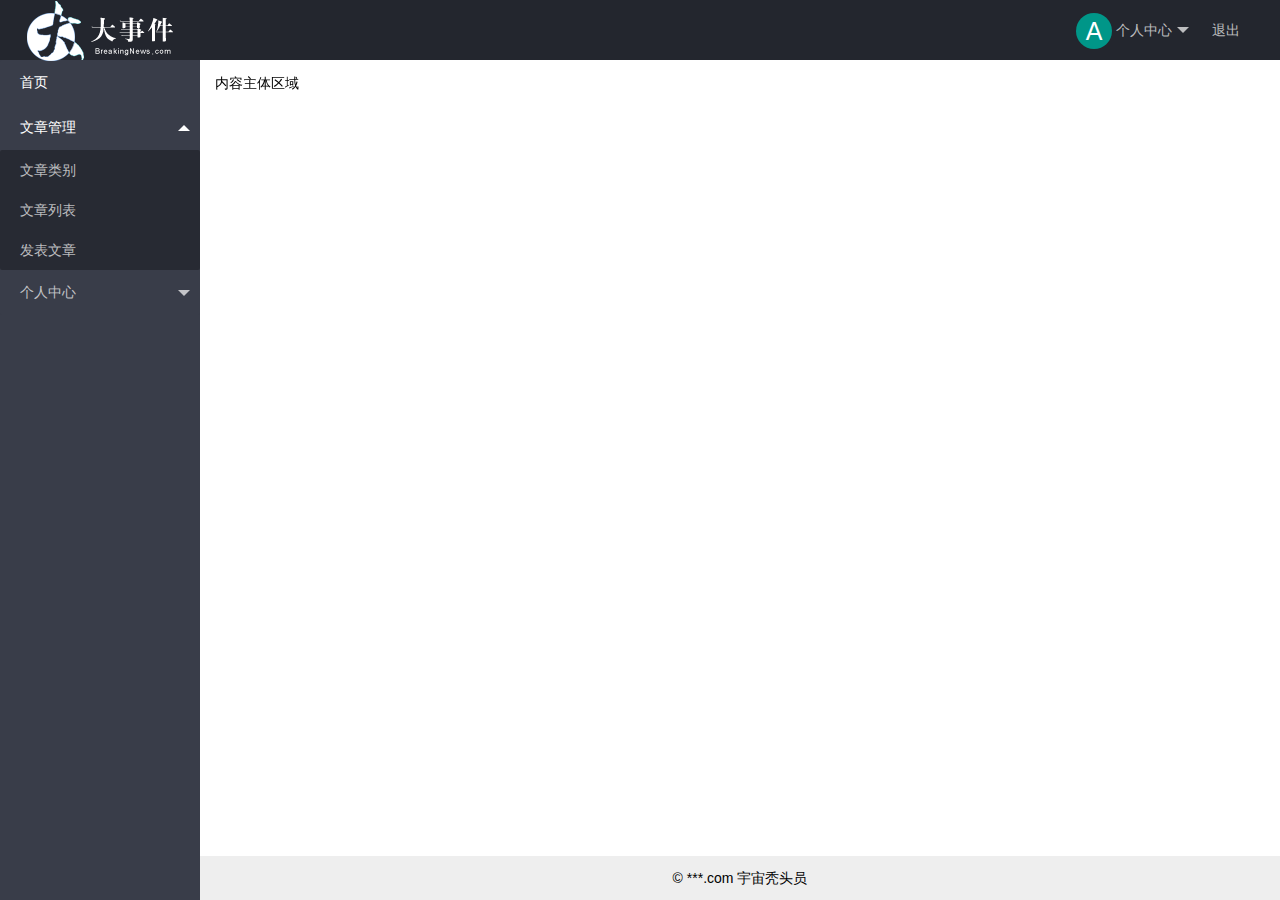
==== index.html @ 72a6a8b1 "a little bit of main page feature done" ====
<!DOCTYPE html>
<html>
<head>
  <meta charset="utf-8">
  <meta name="viewport" content="width=device-width, initial-scale=1, maximum-scale=1">
  <title>layout 后台大布局 - Layui</title>
  <link rel="stylesheet" href="./assets/lib/layui/css/layui.css">
  <link rel="stylesheet" href="./assets/css/index.css">
</head>
<body class="layui-layout-body">
<div class="layui-layout layui-layout-admin">
  <div class="layui-header">
    <div class="layui-logo">
        <img src="./assets/images/logo.png" alt="">
    </div>
    </ul>
    <ul class="layui-nav layui-layout-right">
      <li class="layui-nav-item">
        <a href="javascript:;">
            <span class="nav-avatar">A</span>
            <img src="http://t.cn/RCzsdCq" class="layui-nav-img hidden">
            个人中心
        </a>
        <dl class="layui-nav-child">
          <dd><a href="">基本资料</a></dd>
          <dd><a href="">更换头像</a></dd>
          <dd><a href="">重置密码</a></dd>
        </dl>
      </li>
      <li class="layui-nav-item"><a href="">退出</a></li>
    </ul>
  </div>
  
  <div class="layui-side layui-bg-black">
    <div class="layui-side-scroll">
      <!-- 左侧导航区域（可配合layui已有的垂直导航） -->
      <ul class="layui-nav layui-nav-tree"  lay-filter="test">
        <li class="layui-nav-item layui-nav-itemed">
            <a class="" href="javascript:;">首页</a>
        </li>
        <li class="layui-nav-item layui-nav-itemed">
          <a class="" href="javascript:;">文章管理</a>
          <dl class="layui-nav-child">
            <dd><a href="javascript:;">文章类别</a></dd>
            <dd><a href="javascript:;">文章列表</a></dd>
            <dd><a href="javascript:;">发表文章</a></dd>
          </dl>
        </li>
        <li class="layui-nav-item">
          <a href="javascript:;">个人中心</a>
          <dl class="layui-nav-child">
            <dd><a href="javascript:;">基本资料</a></dd>
            <dd><a href="javascript:;">更换头像</a></dd>
            <dd><a href="javascript:;">重置密码</a></dd>
          </dl>
        </li>
      </ul>
    </div>
  </div>
  
  <div class="layui-body">
    <!-- 内容主体区域 -->
    <div style="padding: 15px;">内容主体区域</div>
  </div>
  
  <div class="layui-footer">
    <!-- 底部固定区域 -->
    © ***.com 宇宙秃头员
  </div>
</div>
<script src="./assets/lib/layui/layui.js"></script>
<script>
//JavaScript代码区域
layui.use('element', function(){
  var element = layui.element;
  
});
</script>
</body>
</html>
---- assets/lib/layui/css/layui.css ----
/** layui-v2.5.6 MIT License By https://www.layui.com */
 .layui-inline,img{display:inline-block;vertical-align:middle}h1,h2,h3,h4,h5,h6{font-weight:400}.layui-edge,.layui-header,.layui-inline,.layui-main{position:relative}.layui-body,.layui-edge,.layui-elip{overflow:hidden}.layui-btn,.layui-edge,.layui-inline,img{vertical-align:middle}.layui-btn,.layui-disabled,.layui-icon,.layui-unselect{-moz-user-select:none;-webkit-user-select:none;-ms-user-select:none}.layui-elip,.layui-form-checkbox span,.layui-form-pane .layui-form-label{text-overflow:ellipsis;white-space:nowrap}.layui-breadcrumb,.layui-tree-btnGroup{visibility:hidden}blockquote,body,button,dd,div,dl,dt,form,h1,h2,h3,h4,h5,h6,input,li,ol,p,pre,td,textarea,th,ul{margin:0;padding:0;-webkit-tap-highlight-color:rgba(0,0,0,0)}a:active,a:hover{outline:0}img{border:none}li{list-style:none}table{border-collapse:collapse;border-spacing:0}h4,h5,h6{font-size:100%}button,input,optgroup,option,select,textarea{font-family:inherit;font-size:inherit;font-style:inherit;font-weight:inherit;outline:0}pre{white-space:pre-wrap;white-space:-moz-pre-wrap;white-space:-pre-wrap;white-space:-o-pre-wrap;word-wrap:break-word}body{line-height:24px;font:14px Helvetica Neue,Helvetica,PingFang SC,Tahoma,Arial,sans-serif}hr{height:1px;margin:10px 0;border:0;clear:both}a{color:#333;text-decoration:none}a:hover{color:#777}a cite{font-style:normal;*cursor:pointer}.layui-border-box,.layui-border-box *{box-sizing:border-box}.layui-box,.layui-box *{box-sizing:content-box}.layui-clear{clear:both;*zoom:1}.layui-clear:after{content:'\20';clear:both;*zoom:1;display:block;height:0}.layui-inline{*display:inline;*zoom:1}.layui-edge{display:inline-block;width:0;height:0;border-width:6px;border-style:dashed;border-color:transparent}.layui-edge-top{top:-4px;border-bottom-color:#999;border-bottom-style:solid}.layui-edge-right{border-left-color:#999;border-left-style:solid}.layui-edge-bottom{top:2px;border-top-color:#999;border-top-style:solid}.layui-edge-left{border-right-color:#999;border-right-style:solid}.layui-disabled,.layui-disabled:hover{color:#d2d2d2!important;cursor:not-allowed!important}.layui-circle{border-radius:100%}.layui-show{display:block!important}.layui-hide{display:none!important}@font-face{font-family:layui-icon;src:url(../font/iconfont.eot?v=256);src:url(../font/iconfont.eot?v=256#iefix) format('embedded-opentype'),url(../font/iconfont.woff2?v=256) format('woff2'),url(../font/iconfont.woff?v=256) format('woff'),url(../font/iconfont.ttf?v=256) format('truetype'),url(../font/iconfont.svg?v=256#layui-icon) format('svg')}.layui-icon{font-family:layui-icon!important;font-size:16px;font-style:normal;-webkit-font-smoothing:antialiased;-moz-osx-font-smoothing:grayscale}.layui-icon-reply-fill:before{content:"\e611"}.layui-icon-set-fill:before{content:"\e614"}.layui-icon-menu-fill:before{content:"\e60f"}.layui-icon-search:before{content:"\e615"}.layui-icon-share:before{content:"\e641"}.layui-icon-set-sm:before{content:"\e620"}.layui-icon-engine:before{content:"\e628"}.layui-icon-close:before{content:"\1006"}.layui-icon-close-fill:before{content:"\1007"}.layui-icon-chart-screen:before{content:"\e629"}.layui-icon-star:before{content:"\e600"}.layui-icon-circle-dot:before{content:"\e617"}.layui-icon-chat:before{content:"\e606"}.layui-icon-release:before{content:"\e609"}.layui-icon-list:before{content:"\e60a"}.layui-icon-chart:before{content:"\e62c"}.layui-icon-ok-circle:before{content:"\1005"}.layui-icon-layim-theme:before{content:"\e61b"}.layui-icon-table:before{content:"\e62d"}.layui-icon-right:before{content:"\e602"}.layui-icon-left:before{content:"\e603"}.layui-icon-cart-simple:before{content:"\e698"}.layui-icon-face-cry:before{content:"\e69c"}.layui-icon-face-smile:before{content:"\e6af"}.layui-icon-survey:before{content:"\e6b2"}.layui-icon-tree:before{content:"\e62e"}.layui-icon-ie:before{content:"\e7bb"}.layui-icon-upload-circle:before{content:"\e62f"}.layui-icon-add-circle:before{content:"\e61f"}.layui-icon-download-circle:before{content:"\e601"}.layui-icon-templeate-1:before{content:"\e630"}.layui-icon-util:before{content:"\e631"}.layui-icon-face-surprised:before{content:"\e664"}.layui-icon-edit:before{content:"\e642"}.layui-icon-speaker:before{content:"\e645"}.layui-icon-down:before{content:"\e61a"}.layui-icon-file:before{content:"\e621"}.layui-icon-layouts:before{content:"\e632"}.layui-icon-rate-half:before{content:"\e6c9"}.layui-icon-add-circle-fine:before{content:"\e608"}.layui-icon-prev-circle:before{content:"\e633"}.layui-icon-read:before{content:"\e705"}.layui-icon-404:before{content:"\e61c"}.layui-icon-carousel:before{content:"\e634"}.layui-icon-help:before{content:"\e607"}.layui-icon-code-circle:before{content:"\e635"}.layui-icon-windows:before{content:"\e67f"}.layui-icon-water:before{content:"\e636"}.layui-icon-username:before{content:"\e66f"}.layui-icon-find-fill:before{content:"\e670"}.layui-icon-about:before{content:"\e60b"}.layui-icon-location:before{content:"\e715"}.layui-icon-up:before{content:"\e619"}.layui-icon-pause:before{content:"\e651"}.layui-icon-date:before{content:"\e637"}.layui-icon-layim-uploadfile:before{content:"\e61d"}.layui-icon-delete:before{content:"\e640"}.layui-icon-play:before{content:"\e652"}.layui-icon-top:before{content:"\e604"}.layui-icon-firefox:before{content:"\e686"}.layui-icon-friends:before{content:"\e612"}.layui-icon-refresh-3:before{content:"\e9aa"}.layui-icon-ok:before{content:"\e605"}.layui-icon-layer:before{content:"\e638"}.layui-icon-face-smile-fine:before{content:"\e60c"}.layui-icon-dollar:before{content:"\e659"}.layui-icon-group:before{content:"\e613"}.layui-icon-layim-download:before{content:"\e61e"}.layui-icon-picture-fine:before{content:"\e60d"}.layui-icon-link:before{content:"\e64c"}.layui-icon-diamond:before{content:"\e735"}.layui-icon-log:before{content:"\e60e"}.layui-icon-key:before{content:"\e683"}.layui-icon-rate-solid:before{content:"\e67a"}.layui-icon-fonts-del:before{content:"\e64f"}.layui-icon-unlink:before{content:"\e64d"}.layui-icon-fonts-clear:before{content:"\e639"}.layui-icon-triangle-r:before{content:"\e623"}.layui-icon-circle:before{content:"\e63f"}.layui-icon-radio:before{content:"\e643"}.layui-icon-align-center:before{content:"\e647"}.layui-icon-align-right:before{content:"\e648"}.layui-icon-align-left:before{content:"\e649"}.layui-icon-loading-1:before{content:"\e63e"}.layui-icon-return:before{content:"\e65c"}.layui-icon-fonts-strong:before{content:"\e62b"}.layui-icon-upload:before{content:"\e67c"}.layui-icon-dialogue:before{content:"\e63a"}.layui-icon-video:before{content:"\e6ed"}.layui-icon-headset:before{content:"\e6fc"}.layui-icon-cellphone-fine:before{content:"\e63b"}.layui-icon-add-1:before{content:"\e654"}.layui-icon-face-smile-b:before{content:"\e650"}.layui-icon-fonts-html:before{content:"\e64b"}.layui-icon-screen-full:before{content:"\e622"}.layui-icon-form:before{content:"\e63c"}.layui-icon-cart:before{content:"\e657"}.layui-icon-camera-fill:before{content:"\e65d"}.layui-icon-tabs:before{content:"\e62a"}.layui-icon-heart-fill:before{content:"\e68f"}.layui-icon-fonts-code:before{content:"\e64e"}.layui-icon-ios:before{content:"\e680"}.layui-icon-at:before{content:"\e687"}.layui-icon-fire:before{content:"\e756"}.layui-icon-set:before{content:"\e716"}.layui-icon-fonts-u:before{content:"\e646"}.layui-icon-triangle-d:before{content:"\e625"}.layui-icon-tips:before{content:"\e702"}.layui-icon-picture:before{content:"\e64a"}.layui-icon-more-vertical:before{content:"\e671"}.layui-icon-bluetooth:before{content:"\e689"}.layui-icon-flag:before{content:"\e66c"}.layui-icon-loading:before{content:"\e63d"}.layui-icon-fonts-i:before{content:"\e644"}.layui-icon-refresh-1:before{content:"\e666"}.layui-icon-rmb:before{content:"\e65e"}.layui-icon-addition:before{content:"\e624"}.layui-icon-home:before{content:"\e68e"}.layui-icon-time:before{content:"\e68d"}.layui-icon-user:before{content:"\e770"}.layui-icon-notice:before{content:"\e667"}.layui-icon-chrome:before{content:"\e68a"}.layui-icon-edge:before{content:"\e68b"}.layui-icon-login-weibo:before{content:"\e675"}.layui-icon-voice:before{content:"\e688"}.layui-icon-upload-drag:before{content:"\e681"}.layui-icon-login-qq:before{content:"\e676"}.layui-icon-snowflake:before{content:"\e6b1"}.layui-icon-heart:before{content:"\e68c"}.layui-icon-logout:before{content:"\e682"}.layui-icon-file-b:before{content:"\e655"}.layui-icon-template:before{content:"\e663"}.layui-icon-transfer:before{content:"\e691"}.layui-icon-auz:before{content:"\e672"}.layui-icon-console:before{content:"\e665"}.layui-icon-app:before{content:"\e653"}.layui-icon-prev:before{content:"\e65a"}.layui-icon-website:before{content:"\e7ae"}.layui-icon-next:before{content:"\e65b"}.layui-icon-component:before{content:"\e857"}.layui-icon-android:before{content:"\e684"}.layui-icon-more:before{content:"\e65f"}.layui-icon-login-wechat:before{content:"\e677"}.layui-icon-shrink-right:before{content:"\e668"}.layui-icon-spread-left:before{content:"\e66b"}.layui-icon-camera:before{content:"\e660"}.layui-icon-note:before{content:"\e66e"}.layui-icon-refresh:before{content:"\e669"}.layui-icon-female:before{content:"\e661"}.layui-icon-male:before{content:"\e662"}.layui-icon-screen-restore:before{content:"\e758"}.layui-icon-password:before{content:"\e673"}.layui-icon-senior:before{content:"\e674"}.layui-icon-theme:before{content:"\e66a"}.layui-icon-tread:before{content:"\e6c5"}.layui-icon-praise:before{content:"\e6c6"}.layui-icon-star-fill:before{content:"\e658"}.layui-icon-rate:before{content:"\e67b"}.layui-icon-template-1:before{content:"\e656"}.layui-icon-vercode:before{content:"\e679"}.layui-icon-service:before{content:"\e626"}.layui-icon-cellphone:before{content:"\e678"}.layui-icon-print:before{content:"\e66d"}.layui-icon-cols:before{content:"\e610"}.layui-icon-wifi:before{content:"\e7e0"}.layui-icon-export:before{content:"\e67d"}.layui-icon-rss:before{content:"\e808"}.layui-icon-slider:before{content:"\e714"}.layui-icon-email:before{content:"\e618"}.layui-icon-subtraction:before{content:"\e67e"}.layui-icon-mike:before{content:"\e6dc"}.layui-icon-light:before{content:"\e748"}.layui-icon-gift:before{content:"\e627"}.layui-icon-mute:before{content:"\e685"}.layui-icon-reduce-circle:before{content:"\e616"}.layui-icon-music:before{content:"\e690"}.layui-main{width:1140px;margin:0 auto}.layui-header{z-index:1000;height:60px}.layui-header a:hover{transition:all .5s;-webkit-transition:all .5s}.layui-side{position:fixed;left:0;top:0;bottom:0;z-index:999;width:200px;overflow-x:hidden}.layui-side-scroll{position:relative;width:220px;height:100%;overflow-x:hidden}.layui-body{position:absolute;left:200px;right:0;top:0;bottom:0;z-index:998;width:auto;overflow-y:auto;box-sizing:border-box}.layui-layout-body{overflow:hidden}.layui-layout-admin .layui-header{background-color:#23262E}.layui-layout-admin .layui-side{top:60px;width:200px;overflow-x:hidden}.layui-layout-admin .layui-body{position:fixed;top:60px;bottom:44px}.layui-layout-admin .layui-main{width:auto;margin:0 15px}.layui-layout-admin .layui-footer{position:fixed;left:200px;right:0;bottom:0;height:44px;line-height:44px;padding:0 15px;background-color:#eee}.layui-layout-admin .layui-logo{position:absolute;left:0;top:0;width:200px;height:100%;line-height:60px;text-align:center;color:#009688;font-size:16px}.layui-layout-admin .layui-header .layui-nav{background:0 0}.layui-layout-left{position:absolute!important;left:200px;top:0}.layui-layout-right{position:absolute!important;right:0;top:0}.layui-container{position:relative;margin:0 auto;padding:0 15px;box-sizing:border-box}.layui-fluid{position:relative;margin:0 auto;padding:0 15px}.layui-row:after,.layui-row:before{content:'';display:block;clear:both}.layui-col-lg1,.layui-col-lg10,.layui-col-lg11,.layui-col-lg12,.layui-col-lg2,.layui-col-lg3,.layui-col-lg4,.layui-col-lg5,.layui-col-lg6,.layui-col-lg7,.layui-col-lg8,.layui-col-lg9,.layui-col-md1,.layui-col-md10,.layui-col-md11,.layui-col-md12,.layui-col-md2,.layui-col-md3,.layui-col-md4,.layui-col-md5,.layui-col-md6,.layui-col-md7,.layui-col-md8,.layui-col-md9,.layui-col-sm1,.layui-col-sm10,.layui-col-sm11,.layui-col-sm12,.layui-col-sm2,.layui-col-sm3,.layui-col-sm4,.layui-col-sm5,.layui-col-sm6,.layui-col-sm7,.layui-col-sm8,.layui-col-sm9,.layui-col-xs1,.layui-col-xs10,.layui-col-xs11,.layui-col-xs12,.layui-col-xs2,.layui-col-xs3,.layui-col-xs4,.layui-col-xs5,.layui-col-xs6,.layui-col-xs7,.layui-col-xs8,.layui-col-xs9{position:relative;display:block;box-sizing:border-box}.layui-col-xs1,.layui-col-xs10,.layui-col-xs11,.layui-col-xs12,.layui-col-xs2,.layui-col-xs3,.layui-col-xs4,.layui-col-xs5,.layui-col-xs6,.layui-col-xs7,.layui-col-xs8,.layui-col-xs9{float:left}.layui-col-xs1{width:8.33333333%}.layui-col-xs2{width:16.66666667%}.layui-col-xs3{width:25%}.layui-col-xs4{width:33.33333333%}.layui-col-xs5{width:41.66666667%}.layui-col-xs6{width:50%}.layui-col-xs7{width:58.33333333%}.layui-col-xs8{width:66.66666667%}.layui-col-xs9{width:75%}.layui-col-xs10{width:83.33333333%}.layui-col-xs11{width:91.66666667%}.layui-col-xs12{width:100%}.layui-col-xs-offset1{margin-left:8.33333333%}.layui-col-xs-offset2{margin-left:16.66666667%}.layui-col-xs-offset3{margin-left:25%}.layui-col-xs-offset4{margin-left:33.33333333%}.layui-col-xs-offset5{margin-left:41.66666667%}.layui-col-xs-offset6{margin-left:50%}.layui-col-xs-offset7{margin-left:58.33333333%}.layui-col-xs-offset8{margin-left:66.66666667%}.layui-col-xs-offset9{margin-left:75%}.layui-col-xs-offset10{margin-left:83.33333333%}.layui-col-xs-offset11{margin-left:91.66666667%}.layui-col-xs-offset12{margin-left:100%}@media screen and (max-width:768px){.layui-hide-xs{display:none!important}.layui-show-xs-block{display:block!important}.layui-show-xs-inline{display:inline!important}.layui-show-xs-inline-block{display:inline-block!important}}@media screen and (min-width:768px){.layui-container{width:750px}.layui-hide-sm{display:none!important}.layui-show-sm-block{display:block!important}.layui-show-sm-inline{display:inline!important}.layui-show-sm-inline-block{display:inline-block!important}.layui-col-sm1,.layui-col-sm10,.layui-col-sm11,.layui-col-sm12,.layui-col-sm2,.layui-col-sm3,.layui-col-sm4,.layui-col-sm5,.layui-col-sm6,.layui-col-sm7,.layui-col-sm8,.layui-col-sm9{float:left}.layui-col-sm1{width:8.33333333%}.layui-col-sm2{width:16.66666667%}.layui-col-sm3{width:25%}.layui-col-sm4{width:33.33333333%}.layui-col-sm5{width:41.66666667%}.layui-col-sm6{width:50%}.layui-col-sm7{width:58.33333333%}.layui-col-sm8{width:66.66666667%}.layui-col-sm9{width:75%}.layui-col-sm10{width:83.33333333%}.layui-col-sm11{width:91.66666667%}.layui-col-sm12{width:100%}.layui-col-sm-offset1{margin-left:8.33333333%}.layui-col-sm-offset2{margin-left:16.66666667%}.layui-col-sm-offset3{margin-left:25%}.layui-col-sm-offset4{margin-left:33.33333333%}.layui-col-sm-offset5{margin-left:41.66666667%}.layui-col-sm-offset6{margin-left:50%}.layui-col-sm-offset7{margin-left:58.33333333%}.layui-col-sm-offset8{margin-left:66.66666667%}.layui-col-sm-offset9{margin-left:75%}.layui-col-sm-offset10{margin-left:83.33333333%}.layui-col-sm-offset11{margin-left:91.66666667%}.layui-col-sm-offset12{margin-left:100%}}@media screen and (min-width:992px){.layui-container{width:970px}.layui-hide-md{display:none!important}.layui-show-md-block{display:block!important}.layui-show-md-inline{display:inline!important}.layui-show-md-inline-block{display:inline-block!important}.layui-col-md1,.layui-col-md10,.layui-col-md11,.layui-col-md12,.layui-col-md2,.layui-col-md3,.layui-col-md4,.layui-col-md5,.layui-col-md6,.layui-col-md7,.layui-col-md8,.layui-col-md9{float:left}.layui-col-md1{width:8.33333333%}.layui-col-md2{width:16.66666667%}.layui-col-md3{width:25%}.layui-col-md4{width:33.33333333%}.layui-col-md5{width:41.66666667%}.layui-col-md6{width:50%}.layui-col-md7{width:58.33333333%}.layui-col-md8{width:66.66666667%}.layui-col-md9{width:75%}.layui-col-md10{width:83.33333333%}.layui-col-md11{width:91.66666667%}.layui-col-md12{width:100%}.layui-col-md-offset1{margin-left:8.33333333%}.layui-col-md-offset2{margin-left:16.66666667%}.layui-col-md-offset3{margin-left:25%}.layui-col-md-offset4{margin-left:33.33333333%}.layui-col-md-offset5{margin-left:41.66666667%}.layui-col-md-offset6{margin-left:50%}.layui-col-md-offset7{margin-left:58.33333333%}.layui-col-md-offset8{margin-left:66.66666667%}.layui-col-md-offset9{margin-left:75%}.layui-col-md-offset10{margin-left:83.33333333%}.layui-col-md-offset11{margin-left:91.66666667%}.layui-col-md-offset12{margin-left:100%}}@media screen and (min-width:1200px){.layui-container{width:1170px}.layui-hide-lg{display:none!important}.layui-show-lg-block{display:block!important}.layui-show-lg-inline{display:inline!important}.layui-show-lg-inline-block{display:inline-block!important}.layui-col-lg1,.layui-col-lg10,.layui-col-lg11,.layui-col-lg12,.layui-col-lg2,.layui-col-lg3,.layui-col-lg4,.layui-col-lg5,.layui-col-lg6,.layui-col-lg7,.layui-col-lg8,.layui-col-lg9{float:left}.layui-col-lg1{width:8.33333333%}.layui-col-lg2{width:16.66666667%}.layui-col-lg3{width:25%}.layui-col-lg4{width:33.33333333%}.layui-col-lg5{width:41.66666667%}.layui-col-lg6{width:50%}.layui-col-lg7{width:58.33333333%}.layui-col-lg8{width:66.66666667%}.layui-col-lg9{width:75%}.layui-col-lg10{width:83.33333333%}.layui-col-lg11{width:91.66666667%}.layui-col-lg12{width:100%}.layui-col-lg-offset1{margin-left:8.33333333%}.layui-col-lg-offset2{margin-left:16.66666667%}.layui-col-lg-offset3{margin-left:25%}.layui-col-lg-offset4{margin-left:33.33333333%}.layui-col-lg-offset5{margin-left:41.66666667%}.layui-col-lg-offset6{margin-left:50%}.layui-col-lg-offset7{margin-left:58.33333333%}.layui-col-lg-offset8{margin-left:66.66666667%}.layui-col-lg-offset9{margin-left:75%}.layui-col-lg-offset10{margin-left:83.33333333%}.layui-col-lg-offset11{margin-left:91.66666667%}.layui-col-lg-offset12{margin-left:100%}}.layui-col-space1{margin:-.5px}.layui-col-space1>*{padding:.5px}.layui-col-space2{margin:-1px}.layui-col-space2>*{padding:1px}.layui-col-space4{margin:-2px}.layui-col-space4>*{padding:2px}.layui-col-space5{margin:-2.5px}.layui-col-space5>*{padding:2.5px}.layui-col-space6{margin:-3px}.layui-col-space6>*{padding:3px}.layui-col-space8{margin:-4px}.layui-col-space8>*{padding:4px}.layui-col-space10{margin:-5px}.layui-col-space10>*{padding:5px}.layui-col-space12{margin:-6px}.layui-col-space12>*{padding:6px}.layui-col-space14{margin:-7px}.layui-col-space14>*{padding:7px}.layui-col-space15{margin:-7.5px}.layui-col-space15>*{padding:7.5px}.layui-col-space16{margin:-8px}.layui-col-space16>*{padding:8px}.layui-col-space18{margin:-9px}.layui-col-space18>*{padding:9px}.layui-col-space20{margin:-10px}.layui-col-space20>*{padding:10px}.layui-col-space22{margin:-11px}.layui-col-space22>*{padding:11px}.layui-col-space24{margin:-12px}.layui-col-space24>*{padding:12px}.layui-col-space25{margin:-12.5px}.layui-col-space25>*{padding:12.5px}.layui-col-space26{margin:-13px}.layui-col-space26>*{padding:13px}.layui-col-space28{margin:-14px}.layui-col-space28>*{padding:14px}.layui-col-space30{margin:-15px}.layui-col-space30>*{padding:15px}.layui-btn,.layui-input,.layui-select,.layui-textarea,.layui-upload-button{outline:0;-webkit-appearance:none;transition:all .3s;-webkit-transition:all .3s;box-sizing:border-box}.layui-elem-quote{margin-bottom:10px;padding:15px;line-height:22px;border-left:5px solid #009688;border-radius:0 2px 2px 0;background-color:#f2f2f2}.layui-quote-nm{border-style:solid;border-width:1px 1px 1px 5px;background:0 0}.layui-elem-field{margin-bottom:10px;padding:0;border-width:1px;border-style:solid}.layui-elem-field legend{margin-left:20px;padding:0 10px;font-size:20px;font-weight:300}.layui-field-title{margin:10px 0 20px;border-width:1px 0 0}.layui-field-box{padding:10px 15px}.layui-field-title .layui-field-box{padding:10px 0}.layui-progress{position:relative;height:6px;border-radius:20px;background-color:#e2e2e2}.layui-progress-bar{position:absolute;left:0;top:0;width:0;max-width:100%;height:6px;border-radius:20px;text-align:right;background-color:#5FB878;transition:all .3s;-webkit-transition:all .3s}.layui-progress-big,.layui-progress-big .layui-progress-bar{height:18px;line-height:18px}.layui-progress-text{position:relative;top:-20px;line-height:18px;font-size:12px;color:#666}.layui-progress-big .layui-progress-text{position:static;padding:0 10px;color:#fff}.layui-collapse{border-width:1px;border-style:solid;border-radius:2px}.layui-colla-content,.layui-colla-item{border-top-width:1px;border-top-style:solid}.layui-colla-item:first-child{border-top:none}.layui-colla-title{position:relative;height:42px;line-height:42px;padding:0 15px 0 35px;color:#333;background-color:#f2f2f2;cursor:pointer;font-size:14px;overflow:hidden}.layui-colla-content{display:none;padding:10px 15px;line-height:22px;color:#666}.layui-colla-icon{position:absolute;left:15px;top:0;font-size:14px}.layui-card{margin-bottom:15px;border-radius:2px;background-color:#fff;box-shadow:0 1px 2px 0 rgba(0,0,0,.05)}.layui-card:last-child{margin-bottom:0}.layui-card-header{position:relative;height:42px;line-height:42px;padding:0 15px;border-bottom:1px solid #f6f6f6;color:#333;border-radius:2px 2px 0 0;font-size:14px}.layui-bg-black,.layui-bg-blue,.layui-bg-cyan,.layui-bg-green,.layui-bg-orange,.layui-bg-red{color:#fff!important}.layui-card-body{position:relative;padding:10px 15px;line-height:24px}.layui-card-body[pad15]{padding:15px}.layui-card-body[pad20]{padding:20px}.layui-card-body .layui-table{margin:5px 0}.layui-card .layui-tab{margin:0}.layui-panel-window{position:relative;padding:15px;border-radius:0;border-top:5px solid #E6E6E6;background-color:#fff}.layui-auxiliar-moving{position:fixed;left:0;right:0;top:0;bottom:0;width:100%;height:100%;background:0 0;z-index:9999999999}.layui-form-label,.layui-form-mid,.layui-form-select,.layui-input-block,.layui-input-inline,.layui-textarea{position:relative}.layui-bg-red{background-color:#FF5722!important}.layui-bg-orange{background-color:#FFB800!important}.layui-bg-green{background-color:#009688!important}.layui-bg-cyan{background-color:#2F4056!important}.layui-bg-blue{background-color:#1E9FFF!important}.layui-bg-black{background-color:#393D49!important}.layui-bg-gray{background-color:#eee!important;color:#666!important}.layui-badge-rim,.layui-colla-content,.layui-colla-item,.layui-collapse,.layui-elem-field,.layui-form-pane .layui-form-item[pane],.layui-form-pane .layui-form-label,.layui-input,.layui-layedit,.layui-layedit-tool,.layui-quote-nm,.layui-select,.layui-tab-bar,.layui-tab-card,.layui-tab-title,.layui-tab-title .layui-this:after,.layui-textarea{border-color:#e6e6e6}.layui-timeline-item:before,hr{background-color:#e6e6e6}.layui-text{line-height:22px;font-size:14px;color:#666}.layui-text h1,.layui-text h2,.layui-text h3{font-weight:500;color:#333}.layui-text h1{font-size:30px}.layui-text h2{font-size:24px}.layui-text h3{font-size:18px}.layui-text a:not(.layui-btn){color:#01AAED}.layui-text a:not(.layui-btn):hover{text-decoration:underline}.layui-text ul{padding:5px 0 5px 15px}.layui-text ul li{margin-top:5px;list-style-type:disc}.layui-text em,.layui-word-aux{color:#999!important;padding:0 5px!important}.layui-btn{display:inline-block;height:38px;line-height:38px;padding:0 18px;background-color:#009688;color:#fff;white-space:nowrap;text-align:center;font-size:14px;border:none;border-radius:2px;cursor:pointer}.layui-btn:hover{opacity:.8;filter:alpha(opacity=80);color:#fff}.layui-btn:active{opacity:1;filter:alpha(opacity=100)}.layui-btn+.layui-btn{margin-left:10px}.layui-btn-container{font-size:0}.layui-btn-container .layui-btn{margin-right:10px;margin-bottom:10px}.layui-btn-container .layui-btn+.layui-btn{margin-left:0}.layui-table .layui-btn-container .layui-btn{margin-bottom:9px}.layui-btn-radius{border-radius:100px}.layui-btn .layui-icon{margin-right:3px;font-size:18px;vertical-align:bottom;vertical-align:middle\9}.layui-btn-primary{border:1px solid #C9C9C9;background-color:#fff;color:#555}.layui-btn-primary:hover{border-color:#009688;color:#333}.layui-btn-normal{background-color:#1E9FFF}.layui-btn-warm{background-color:#FFB800}.layui-btn-danger{background-color:#FF5722}.layui-btn-checked{background-color:#5FB878}.layui-btn-disabled,.layui-btn-disabled:active,.layui-btn-disabled:hover{border:1px solid #e6e6e6;background-color:#FBFBFB;color:#C9C9C9;cursor:not-allowed;opacity:1}.layui-btn-lg{height:44px;line-height:44px;padding:0 25px;font-size:16px}.layui-btn-sm{height:30px;line-height:30px;padding:0 10px;font-size:12px}.layui-btn-sm i{font-size:16px!important}.layui-btn-xs{height:22px;line-height:22px;padding:0 5px;font-size:12px}.layui-btn-xs i{font-size:14px!important}.layui-btn-group{display:inline-block;vertical-align:middle;font-size:0}.layui-btn-group .layui-btn{margin-left:0!important;margin-right:0!important;border-left:1px solid rgba(255,255,255,.5);border-radius:0}.layui-btn-group .layui-btn-primary{border-left:none}.layui-btn-group .layui-btn-primary:hover{border-color:#C9C9C9;color:#009688}.layui-btn-group .layui-btn:first-child{border-left:none;border-radius:2px 0 0 2px}.layui-btn-group .layui-btn-primary:first-child{border-left:1px solid #c9c9c9}.layui-btn-group .layui-btn:last-child{border-radius:0 2px 2px 0}.layui-btn-group .layui-btn+.layui-btn{margin-left:0}.layui-btn-group+.layui-btn-group{margin-left:10px}.layui-btn-fluid{width:100%}.layui-input,.layui-select,.layui-textarea{height:38px;line-height:1.3;line-height:38px\9;border-width:1px;border-style:solid;background-color:#fff;border-radius:2px}.layui-input::-webkit-input-placeholder,.layui-select::-webkit-input-placeholder,.layui-textarea::-webkit-input-placeholder{line-height:1.3}.layui-input,.layui-textarea{display:block;width:100%;padding-left:10px}.layui-input:hover,.layui-textarea:hover{border-color:#D2D2D2!important}.layui-input:focus,.layui-textarea:focus{border-color:#C9C9C9!important}.layui-textarea{min-height:100px;height:auto;line-height:20px;padding:6px 10px;resize:vertical}.layui-select{padding:0 10px}.layui-form input[type=checkbox],.layui-form input[type=radio],.layui-form select{display:none}.layui-form [lay-ignore]{display:initial}.layui-form-item{margin-bottom:15px;clear:both;*zoom:1}.layui-form-item:after{content:'\20';clear:both;*zoom:1;display:block;height:0}.layui-form-label{float:left;display:block;padding:9px 15px;width:80px;font-weight:400;line-height:20px;text-align:right}.layui-form-label-col{display:block;float:none;padding:9px 0;line-height:20px;text-align:left}.layui-form-item .layui-inline{margin-bottom:5px;margin-right:10px}.layui-input-block{margin-left:110px;min-height:36px}.layui-input-inline{display:inline-block;vertical-align:middle}.layui-form-item .layui-input-inline{float:left;width:190px;margin-right:10px}.layui-form-text .layui-input-inline{width:auto}.layui-form-mid{float:left;display:block;padding:9px 0!important;line-height:20px;margin-right:10px}.layui-form-danger+.layui-form-select .layui-input,.layui-form-danger:focus{border-color:#FF5722!important}.layui-form-select .layui-input{padding-right:30px;cursor:pointer}.layui-form-select .layui-edge{position:absolute;right:10px;top:50%;margin-top:-3px;cursor:pointer;border-width:6px;border-top-color:#c2c2c2;border-top-style:solid;transition:all .3s;-webkit-transition:all .3s}.layui-form-select dl{display:none;position:absolute;left:0;top:42px;padding:5px 0;z-index:899;min-width:100%;border:1px solid #d2d2d2;max-height:300px;overflow-y:auto;background-color:#fff;border-radius:2px;box-shadow:0 2px 4px rgba(0,0,0,.12);box-sizing:border-box}.layui-form-select dl dd,.layui-form-select dl dt{padding:0 10px;line-height:36px;white-space:nowrap;overflow:hidden;text-overflow:ellipsis}.layui-form-select dl dt{font-size:12px;color:#999}.layui-form-select dl dd{cursor:pointer}.layui-form-select dl dd:hover{background-color:#f2f2f2;-webkit-transition:.5s all;transition:.5s all}.layui-form-select .layui-select-group dd{padding-left:20px}.layui-form-select dl dd.layui-select-tips{padding-left:10px!important;color:#999}.layui-form-select dl dd.layui-this{background-color:#5FB878;color:#fff}.layui-form-checkbox,.layui-form-select dl dd.layui-disabled{background-color:#fff}.layui-form-selected dl{display:block}.layui-form-checkbox,.layui-form-checkbox *,.layui-form-switch{display:inline-block;vertical-align:middle}.layui-form-selected .layui-edge{margin-top:-9px;-webkit-transform:rotate(180deg);transform:rotate(180deg);margin-top:-3px\9}:root .layui-form-selected .layui-edge{margin-top:-9px\0/IE9}.layui-form-selectup dl{top:auto;bottom:42px}.layui-select-none{margin:5px 0;text-align:center;color:#999}.layui-select-disabled .layui-disabled{border-color:#eee!important}.layui-select-disabled .layui-edge{border-top-color:#d2d2d2}.layui-form-checkbox{position:relative;height:30px;line-height:30px;margin-right:10px;padding-right:30px;cursor:pointer;font-size:0;-webkit-transition:.1s linear;transition:.1s linear;box-sizing:border-box}.layui-form-checkbox span{padding:0 10px;height:100%;font-size:14px;border-radius:2px 0 0 2px;background-color:#d2d2d2;color:#fff;overflow:hidden}.layui-form-checkbox:hover span{background-color:#c2c2c2}.layui-form-checkbox i{position:absolute;right:0;top:0;width:30px;height:28px;border:1px solid #d2d2d2;border-left:none;border-radius:0 2px 2px 0;color:#fff;font-size:20px;text-align:center}.layui-form-checkbox:hover i{border-color:#c2c2c2;color:#c2c2c2}.layui-form-checked,.layui-form-checked:hover{border-color:#5FB878}.layui-form-checked span,.layui-form-checked:hover span{background-color:#5FB878}.layui-form-checked i,.layui-form-checked:hover i{color:#5FB878}.layui-form-item .layui-form-checkbox{margin-top:4px}.layui-form-checkbox[lay-skin=primary]{height:auto!important;line-height:normal!important;min-width:18px;min-height:18px;border:none!important;margin-right:0;padding-left:28px;padding-right:0;background:0 0}.layui-form-checkbox[lay-skin=primary] span{padding-left:0;padding-right:15px;line-height:18px;background:0 0;color:#666}.layui-form-checkbox[lay-skin=primary] i{right:auto;left:0;width:16px;height:16px;line-height:16px;border:1px solid #d2d2d2;font-size:12px;border-radius:2px;background-color:#fff;-webkit-transition:.1s linear;transition:.1s linear}.layui-form-checkbox[lay-skin=primary]:hover i{border-color:#5FB878;color:#fff}.layui-form-checked[lay-skin=primary] i{border-color:#5FB878!important;background-color:#5FB878;color:#fff}.layui-checkbox-disbaled[lay-skin=primary] span{background:0 0!important;color:#c2c2c2}.layui-checkbox-disbaled[lay-skin=primary]:hover i{border-color:#d2d2d2}.layui-form-item .layui-form-checkbox[lay-skin=primary]{margin-top:10px}.layui-form-switch{position:relative;height:22px;line-height:22px;min-width:35px;padding:0 5px;margin-top:8px;border:1px solid #d2d2d2;border-radius:20px;cursor:pointer;background-color:#fff;-webkit-transition:.1s linear;transition:.1s linear}.layui-form-switch i{position:absolute;left:5px;top:3px;width:16px;height:16px;border-radius:20px;background-color:#d2d2d2;-webkit-transition:.1s linear;transition:.1s linear}.layui-form-switch em{position:relative;top:0;width:25px;margin-left:21px;padding:0!important;text-align:center!important;color:#999!important;font-style:normal!important;font-size:12px}.layui-form-onswitch{border-color:#5FB878;background-color:#5FB878}.layui-checkbox-disbaled,.layui-checkbox-disbaled i{border-color:#e2e2e2!important}.layui-form-onswitch i{left:100%;margin-left:-21px;background-color:#fff}.layui-form-onswitch em{margin-left:5px;margin-right:21px;color:#fff!important}.layui-checkbox-disbaled span{background-color:#e2e2e2!important}.layui-checkbox-disbaled:hover i{color:#fff!important}[lay-radio]{display:none}.layui-form-radio,.layui-form-radio *{display:inline-block;vertical-align:middle}.layui-form-radio{line-height:28px;margin:6px 10px 0 0;padding-right:10px;cursor:pointer;font-size:0}.layui-form-radio *{font-size:14px}.layui-form-radio>i{margin-right:8px;font-size:22px;color:#c2c2c2}.layui-form-radio>i:hover,.layui-form-radioed>i{color:#5FB878}.layui-radio-disbaled>i{color:#e2e2e2!important}.layui-form-pane .layui-form-label{width:110px;padding:8px 15px;height:38px;line-height:20px;border-width:1px;border-style:solid;border-radius:2px 0 0 2px;text-align:center;background-color:#FBFBFB;overflow:hidden;box-sizing:border-box}.layui-form-pane .layui-input-inline{margin-left:-1px}.layui-form-pane .layui-input-block{margin-left:110px;left:-1px}.layui-form-pane .layui-input{border-radius:0 2px 2px 0}.layui-form-pane .layui-form-text .layui-form-label{float:none;width:100%;border-radius:2px;box-sizing:border-box;text-align:left}.layui-form-pane .layui-form-text .layui-input-inline{display:block;margin:0;top:-1px;clear:both}.layui-form-pane .layui-form-text .layui-input-block{margin:0;left:0;top:-1px}.layui-form-pane .layui-form-text .layui-textarea{min-height:100px;border-radius:0 0 2px 2px}.layui-form-pane .layui-form-checkbox{margin:4px 0 4px 10px}.layui-form-pane .layui-form-radio,.layui-form-pane .layui-form-switch{margin-top:6px;margin-left:10px}.layui-form-pane .layui-form-item[pane]{position:relative;border-width:1px;border-style:solid}.layui-form-pane .layui-form-item[pane] .layui-form-label{position:absolute;left:0;top:0;height:100%;border-width:0 1px 0 0}.layui-form-pane .layui-form-item[pane] .layui-input-inline{margin-left:110px}@media screen and (max-width:450px){.layui-form-item .layui-form-label{text-overflow:ellipsis;overflow:hidden;white-space:nowrap}.layui-form-item .layui-inline{display:block;margin-right:0;margin-bottom:20px;clear:both}.layui-form-item .layui-inline:after{content:'\20';clear:both;display:block;height:0}.layui-form-item .layui-input-inline{display:block;float:none;left:-3px;width:auto;margin:0 0 10px 112px}.layui-form-item .layui-input-inline+.layui-form-mid{margin-left:110px;top:-5px;padding:0}.layui-form-item .layui-form-checkbox{margin-right:5px;margin-bottom:5px}}.layui-layedit{border-width:1px;border-style:solid;border-radius:2px}.layui-layedit-tool{padding:3px 5px;border-bottom-width:1px;border-bottom-style:solid;font-size:0}.layedit-tool-fixed{position:fixed;top:0;border-top:1px solid #e2e2e2}.layui-layedit-tool .layedit-tool-mid,.layui-layedit-tool .layui-icon{display:inline-block;vertical-align:middle;text-align:center;font-size:14px}.layui-layedit-tool .layui-icon{position:relative;width:32px;height:30px;line-height:30px;margin:3px 5px;color:#777;cursor:pointer;border-radius:2px}.layui-layedit-tool .layui-icon:hover{color:#393D49}.layui-layedit-tool .layui-icon:active{color:#000}.layui-layedit-tool .layedit-tool-active{background-color:#e2e2e2;color:#000}.layui-layedit-tool .layui-disabled,.layui-layedit-tool .layui-disabled:hover{color:#d2d2d2;cursor:not-allowed}.layui-layedit-tool .layedit-tool-mid{width:1px;height:18px;margin:0 10px;background-color:#d2d2d2}.layedit-tool-html{width:50px!important;font-size:30px!important}.layedit-tool-b,.layedit-tool-code,.layedit-tool-help{font-size:16px!important}.layedit-tool-d,.layedit-tool-face,.layedit-tool-image,.layedit-tool-unlink{font-size:18px!important}.layedit-tool-image input{position:absolute;font-size:0;left:0;top:0;width:100%;height:100%;opacity:.01;filter:Alpha(opacity=1);cursor:pointer}.layui-layedit-iframe iframe{display:block;width:100%}#LAY_layedit_code{overflow:hidden}.layui-laypage{display:inline-block;*display:inline;*zoom:1;vertical-align:middle;margin:10px 0;font-size:0}.layui-laypage>a:first-child,.layui-laypage>a:first-child em{border-radius:2px 0 0 2px}.layui-laypage>a:last-child,.layui-laypage>a:last-child em{border-radius:0 2px 2px 0}.layui-laypage>:first-child{margin-left:0!important}.layui-laypage>:last-child{margin-right:0!important}.layui-laypage a,.layui-laypage button,.layui-laypage input,.layui-laypage select,.layui-laypage span{border:1px solid #e2e2e2}.layui-laypage a,.layui-laypage span{display:inline-block;*display:inline;*zoom:1;vertical-align:middle;padding:0 15px;height:28px;line-height:28px;margin:0 -1px 5px 0;background-color:#fff;color:#333;font-size:12px}.layui-flow-more a *,.layui-laypage input,.layui-table-view select[lay-ignore]{display:inline-block}.layui-laypage a:hover{color:#009688}.layui-laypage em{font-style:normal}.layui-laypage .layui-laypage-spr{color:#999;font-weight:700}.layui-laypage a{text-decoration:none}.layui-laypage .layui-laypage-curr{position:relative}.layui-laypage .layui-laypage-curr em{position:relative;color:#fff}.layui-laypage .layui-laypage-curr .layui-laypage-em{position:absolute;left:-1px;top:-1px;padding:1px;width:100%;height:100%;background-color:#009688}.layui-laypage-em{border-radius:2px}.layui-laypage-next em,.layui-laypage-prev em{font-family:Sim sun;font-size:16px}.layui-laypage .layui-laypage-count,.layui-laypage .layui-laypage-limits,.layui-laypage .layui-laypage-refresh,.layui-laypage .layui-laypage-skip{margin-left:10px;margin-right:10px;padding:0;border:none}.layui-laypage .layui-laypage-limits,.layui-laypage .layui-laypage-refresh{vertical-align:top}.layui-laypage .layui-laypage-refresh i{font-size:18px;cursor:pointer}.layui-laypage select{height:22px;padding:3px;border-radius:2px;cursor:pointer}.layui-laypage .layui-laypage-skip{height:30px;line-height:30px;color:#999}.layui-laypage button,.layui-laypage input{height:30px;line-height:30px;border-radius:2px;vertical-align:top;background-color:#fff;box-sizing:border-box}.layui-laypage input{width:40px;margin:0 10px;padding:0 3px;text-align:center}.layui-laypage input:focus,.layui-laypage select:focus{border-color:#009688!important}.layui-laypage button{margin-left:10px;padding:0 10px;cursor:pointer}.layui-table,.layui-table-view{margin:10px 0}.layui-flow-more{margin:10px 0;text-align:center;color:#999;font-size:14px}.layui-flow-more a{height:32px;line-height:32px}.layui-flow-more a *{vertical-align:top}.layui-flow-more a cite{padding:0 20px;border-radius:3px;background-color:#eee;color:#333;font-style:normal}.layui-flow-more a cite:hover{opacity:.8}.layui-flow-more a i{font-size:30px;color:#737383}.layui-table{width:100%;background-color:#fff;color:#666}.layui-table tr{transition:all .3s;-webkit-transition:all .3s}.layui-table th{text-align:left;font-weight:400}.layui-table tbody tr:hover,.layui-table thead tr,.layui-table-click,.layui-table-header,.layui-table-hover,.layui-table-mend,.layui-table-patch,.layui-table-tool,.layui-table-total,.layui-table-total tr,.layui-table[lay-even] tr:nth-child(even){background-color:#f2f2f2}.layui-table td,.layui-table th,.layui-table-col-set,.layui-table-fixed-r,.layui-table-grid-down,.layui-table-header,.layui-table-page,.layui-table-tips-main,.layui-table-tool,.layui-table-total,.layui-table-view,.layui-table[lay-skin=line],.layui-table[lay-skin=row]{border-width:1px;border-style:solid;border-color:#e6e6e6}.layui-table td,.layui-table th{position:relative;padding:9px 15px;min-height:20px;line-height:20px;font-size:14px}.layui-table[lay-skin=line] td,.layui-table[lay-skin=line] th{border-width:0 0 1px}.layui-table[lay-skin=row] td,.layui-table[lay-skin=row] th{border-width:0 1px 0 0}.layui-table[lay-skin=nob] td,.layui-table[lay-skin=nob] th{border:none}.layui-table img{max-width:100px}.layui-table[lay-size=lg] td,.layui-table[lay-size=lg] th{padding:15px 30px}.layui-table-view .layui-table[lay-size=lg] .layui-table-cell{height:40px;line-height:40px}.layui-table[lay-size=sm] td,.layui-table[lay-size=sm] th{font-size:12px;padding:5px 10px}.layui-table-view .layui-table[lay-size=sm] .layui-table-cell{height:20px;line-height:20px}.layui-table[lay-data]{display:none}.layui-table-box{position:relative;overflow:hidden}.layui-table-view .layui-table{position:relative;width:auto;margin:0}.layui-table-view .layui-table[lay-skin=line]{border-width:0 1px 0 0}.layui-table-view .layui-table[lay-skin=row]{border-width:0 0 1px}.layui-table-view .layui-table td,.layui-table-view .layui-table th{padding:5px 0;border-top:none;border-left:none}.layui-table-view .layui-table th.layui-unselect .layui-table-cell span{cursor:pointer}.layui-table-view .layui-table td{cursor:default}.layui-table-view .layui-table td[data-edit=text]{cursor:text}.layui-table-view .layui-form-checkbox[lay-skin=primary] i{width:18px;height:18px}.layui-table-view .layui-form-radio{line-height:0;padding:0}.layui-table-view .layui-form-radio>i{margin:0;font-size:20px}.layui-table-init{position:absolute;left:0;top:0;width:100%;height:100%;text-align:center;z-index:110}.layui-table-init .layui-icon{position:absolute;left:50%;top:50%;margin:-15px 0 0 -15px;font-size:30px;color:#c2c2c2}.layui-table-header{border-width:0 0 1px;overflow:hidden}.layui-table-header .layui-table{margin-bottom:-1px}.layui-table-tool .layui-inline[lay-event]{position:relative;width:26px;height:26px;padding:5px;line-height:16px;margin-right:10px;text-align:center;color:#333;border:1px solid #ccc;cursor:pointer;-webkit-transition:.5s all;transition:.5s all}.layui-table-tool .layui-inline[lay-event]:hover{border:1px solid #999}.layui-table-tool-temp{padding-right:120px}.layui-table-tool-self{position:absolute;right:17px;top:10px}.layui-table-tool .layui-table-tool-self .layui-inline[lay-event]{margin:0 0 0 10px}.layui-table-tool-panel{position:absolute;top:29px;left:-1px;padding:5px 0;min-width:150px;min-height:40px;border:1px solid #d2d2d2;text-align:left;overflow-y:auto;background-color:#fff;box-shadow:0 2px 4px rgba(0,0,0,.12)}.layui-table-cell,.layui-table-tool-panel li{overflow:hidden;text-overflow:ellipsis;white-space:nowrap}.layui-table-tool-panel li{padding:0 10px;line-height:30px;-webkit-transition:.5s all;transition:.5s all}.layui-table-tool-panel li .layui-form-checkbox[lay-skin=primary]{width:100%;padding-left:28px}.layui-table-tool-panel li:hover{background-color:#f2f2f2}.layui-table-tool-panel li .layui-form-checkbox[lay-skin=primary] i{position:absolute;left:0;top:0}.layui-table-tool-panel li .layui-form-checkbox[lay-skin=primary] span{padding:0}.layui-table-tool .layui-table-tool-self .layui-table-tool-panel{left:auto;right:-1px}.layui-table-col-set{position:absolute;right:0;top:0;width:20px;height:100%;border-width:0 0 0 1px;background-color:#fff}.layui-table-sort{width:10px;height:20px;margin-left:5px;cursor:pointer!important}.layui-table-sort .layui-edge{position:absolute;left:5px;border-width:5px}.layui-table-sort .layui-table-sort-asc{top:3px;border-top:none;border-bottom-style:solid;border-bottom-color:#b2b2b2}.layui-table-sort .layui-table-sort-asc:hover{border-bottom-color:#666}.layui-table-sort .layui-table-sort-desc{bottom:5px;border-bottom:none;border-top-style:solid;border-top-color:#b2b2b2}.layui-table-sort .layui-table-sort-desc:hover{border-top-color:#666}.layui-table-sort[lay-sort=asc] .layui-table-sort-asc{border-bottom-color:#000}.layui-table-sort[lay-sort=desc] .layui-table-sort-desc{border-top-color:#000}.layui-table-cell{height:28px;line-height:28px;padding:0 15px;position:relative;box-sizing:border-box}.layui-table-cell .layui-form-checkbox[lay-skin=primary]{top:-1px;padding:0}.layui-table-cell .layui-table-link{color:#01AAED}.laytable-cell-checkbox,.laytable-cell-numbers,.laytable-cell-radio,.laytable-cell-space{padding:0;text-align:center}.layui-table-body{position:relative;overflow:auto;margin-right:-1px;margin-bottom:-1px}.layui-table-body .layui-none{line-height:26px;padding:15px;text-align:center;color:#999}.layui-table-fixed{position:absolute;left:0;top:0;z-index:101}.layui-table-fixed .layui-table-body{overflow:hidden}.layui-table-fixed-l{box-shadow:0 -1px 8px rgba(0,0,0,.08)}.layui-table-fixed-r{left:auto;right:-1px;border-width:0 0 0 1px;box-shadow:-1px 0 8px rgba(0,0,0,.08)}.layui-table-fixed-r .layui-table-header{position:relative;overflow:visible}.layui-table-mend{position:absolute;right:-49px;top:0;height:100%;width:50px}.layui-table-tool{position:relative;z-index:890;width:100%;min-height:50px;line-height:30px;padding:10px 15px;border-width:0 0 1px}.layui-table-tool .layui-btn-container{margin-bottom:-10px}.layui-table-page,.layui-table-total{border-width:1px 0 0;margin-bottom:-1px;overflow:hidden}.layui-table-page{position:relative;width:100%;padding:7px 7px 0;height:41px;font-size:12px;white-space:nowrap}.layui-table-page>div{height:26px}.layui-table-page .layui-laypage{margin:0}.layui-table-page .layui-laypage a,.layui-table-page .layui-laypage span{height:26px;line-height:26px;margin-bottom:10px;border:none;background:0 0}.layui-table-page .layui-laypage a,.layui-table-page .layui-laypage span.layui-laypage-curr{padding:0 12px}.layui-table-page .layui-laypage span{margin-left:0;padding:0}.layui-table-page .layui-laypage .layui-laypage-prev{margin-left:-7px!important}.layui-table-page .layui-laypage .layui-laypage-curr .layui-laypage-em{left:0;top:0;padding:0}.layui-table-page .layui-laypage button,.layui-table-page .layui-laypage input{height:26px;line-height:26px}.layui-table-page .layui-laypage input{width:40px}.layui-table-page .layui-laypage button{padding:0 10px}.layui-table-page select{height:18px}.layui-table-patch .layui-table-cell{padding:0;width:30px}.layui-table-edit{position:absolute;left:0;top:0;width:100%;height:100%;padding:0 14px 1px;border-radius:0;box-shadow:1px 1px 20px rgba(0,0,0,.15)}.layui-table-edit:focus{border-color:#5FB878!important}select.layui-table-edit{padding:0 0 0 10px;border-color:#C9C9C9}.layui-table-view .layui-form-checkbox,.layui-table-view .layui-form-radio,.layui-table-view .layui-form-switch{top:0;margin:0;box-sizing:content-box}.layui-table-view .layui-form-checkbox{top:-1px;height:26px;line-height:26px}.layui-table-view .layui-form-checkbox i{height:26px}.layui-table-grid .layui-table-cell{overflow:visible}.layui-table-grid-down{position:absolute;top:0;right:0;width:26px;height:100%;padding:5px 0;border-width:0 0 0 1px;text-align:center;background-color:#fff;color:#999;cursor:pointer}.layui-table-grid-down .layui-icon{position:absolute;top:50%;left:50%;margin:-8px 0 0 -8px}.layui-table-grid-down:hover{background-color:#fbfbfb}body .layui-table-tips .layui-layer-content{background:0 0;padding:0;box-shadow:0 1px 6px rgba(0,0,0,.12)}.layui-table-tips-main{margin:-44px 0 0 -1px;max-height:150px;padding:8px 15px;font-size:14px;overflow-y:scroll;background-color:#fff;color:#666}.layui-table-tips-c{position:absolute;right:-3px;top:-13px;width:20px;height:20px;padding:3px;cursor:pointer;background-color:#666;border-radius:50%;color:#fff}.layui-table-tips-c:hover{background-color:#777}.layui-table-tips-c:before{position:relative;right:-2px}.layui-upload-file{display:none!important;opacity:.01;filter:Alpha(opacity=1)}.layui-upload-drag,.layui-upload-form,.layui-upload-wrap{display:inline-block}.layui-upload-list{margin:10px 0}.layui-upload-choose{padding:0 10px;color:#999}.layui-upload-drag{position:relative;padding:30px;border:1px dashed #e2e2e2;background-color:#fff;text-align:center;cursor:pointer;color:#999}.layui-upload-drag .layui-icon{font-size:50px;color:#009688}.layui-upload-drag[lay-over]{border-color:#009688}.layui-upload-iframe{position:absolute;width:0;height:0;border:0;visibility:hidden}.layui-upload-wrap{position:relative;vertical-align:middle}.layui-upload-wrap .layui-upload-file{display:block!important;position:absolute;left:0;top:0;z-index:10;font-size:100px;width:100%;height:100%;opacity:.01;filter:Alpha(opacity=1);cursor:pointer}.layui-transfer-active,.layui-transfer-box{display:inline-block;vertical-align:middle}.layui-transfer-box,.layui-transfer-header,.layui-transfer-search{border-width:0;border-style:solid;border-color:#e6e6e6}.layui-transfer-box{position:relative;border-width:1px;width:200px;height:360px;border-radius:2px;background-color:#fff}.layui-transfer-box .layui-form-checkbox{width:100%;margin:0!important}.layui-transfer-header{height:38px;line-height:38px;padding:0 10px;border-bottom-width:1px}.layui-transfer-search{position:relative;padding:10px;border-bottom-width:1px}.layui-transfer-search .layui-input{height:32px;padding-left:30px;font-size:12px}.layui-transfer-search .layui-icon-search{position:absolute;left:20px;top:50%;margin-top:-8px;color:#666}.layui-transfer-active{margin:0 15px}.layui-transfer-active .layui-btn{display:block;margin:0;padding:0 15px;background-color:#5FB878;border-color:#5FB878;color:#fff}.layui-transfer-active .layui-btn-disabled{background-color:#FBFBFB;border-color:#e6e6e6;color:#C9C9C9}.layui-transfer-active .layui-btn:first-child{margin-bottom:15px}.layui-transfer-active .layui-btn .layui-icon{margin:0;font-size:14px!important}.layui-transfer-data{padding:5px 0;overflow:auto}.layui-transfer-data li{height:32px;line-height:32px;padding:0 10px}.layui-transfer-data li:hover{background-color:#f2f2f2;transition:.5s all}.layui-transfer-data .layui-none{padding:15px 10px;text-align:center;color:#999}.layui-nav{position:relative;padding:0 20px;background-color:#393D49;color:#fff;border-radius:2px;font-size:0;box-sizing:border-box}.layui-nav *{font-size:14px}.layui-nav .layui-nav-item{position:relative;display:inline-block;*display:inline;*zoom:1;vertical-align:middle;line-height:60px}.layui-nav .layui-nav-item a{display:block;padding:0 20px;color:#fff;color:rgba(255,255,255,.7);transition:all .3s;-webkit-transition:all .3s}.layui-nav .layui-this:after,.layui-nav-bar,.layui-nav-tree .layui-nav-itemed:after{position:absolute;left:0;top:0;width:0;height:5px;background-color:#5FB878;transition:all .2s;-webkit-transition:all .2s}.layui-nav-bar{z-index:1000}.layui-nav .layui-nav-item a:hover,.layui-nav .layui-this a{color:#fff}.layui-nav .layui-this:after{content:'';top:auto;bottom:0;width:100%}.layui-nav-img{width:30px;height:30px;margin-right:10px;border-radius:50%}.layui-nav .layui-nav-more{content:'';width:0;height:0;border-style:solid dashed dashed;border-color:#fff transparent transparent;overflow:hidden;cursor:pointer;transition:all .2s;-webkit-transition:all .2s;position:absolute;top:50%;right:3px;margin-top:-3px;border-width:6px;border-top-color:rgba(255,255,255,.7)}.layui-nav .layui-nav-mored,.layui-nav-itemed>a .layui-nav-more{margin-top:-9px;border-style:dashed dashed solid;border-color:transparent transparent #fff}.layui-nav-child{display:none;position:absolute;left:0;top:65px;min-width:100%;line-height:36px;padding:5px 0;box-shadow:0 2px 4px rgba(0,0,0,.12);border:1px solid #d2d2d2;background-color:#fff;z-index:100;border-radius:2px;white-space:nowrap}.layui-nav .layui-nav-child a{color:#333}.layui-nav .layui-nav-child a:hover{background-color:#f2f2f2;color:#000}.layui-nav-child dd{position:relative}.layui-nav .layui-nav-child dd.layui-this a,.layui-nav-child dd.layui-this{background-color:#5FB878;color:#fff}.layui-nav-child dd.layui-this:after{display:none}.layui-nav-tree{width:200px;padding:0}.layui-nav-tree .layui-nav-item{display:block;width:100%;line-height:45px}.layui-nav-tree .layui-nav-item a{position:relative;height:45px;line-height:45px;text-overflow:ellipsis;overflow:hidden;white-space:nowrap}.layui-nav-tree .layui-nav-item a:hover{background-color:#4E5465}.layui-nav-tree .layui-nav-bar{width:5px;height:0;background-color:#009688}.layui-nav-tree .layui-nav-child dd.layui-this,.layui-nav-tree .layui-nav-child dd.layui-this a,.layui-nav-tree .layui-this,.layui-nav-tree .layui-this>a,.layui-nav-tree .layui-this>a:hover{background-color:#009688;color:#fff}.layui-nav-tree .layui-this:after{display:none}.layui-nav-itemed>a,.layui-nav-tree .layui-nav-title a,.layui-nav-tree .layui-nav-title a:hover{color:#fff!important}.layui-nav-tree .layui-nav-child{position:relative;z-index:0;top:0;border:none;box-shadow:none}.layui-nav-tree .layui-nav-child a{height:40px;line-height:40px;color:#fff;color:rgba(255,255,255,.7)}.layui-nav-tree .layui-nav-child,.layui-nav-tree .layui-nav-child a:hover{background:0 0;color:#fff}.layui-nav-tree .layui-nav-more{right:10px}.layui-nav-itemed>.layui-nav-child{display:block;padding:0;background-color:rgba(0,0,0,.3)!important}.layui-nav-itemed>.layui-nav-child>.layui-this>.layui-nav-child{display:block}.layui-nav-side{position:fixed;top:0;bottom:0;left:0;overflow-x:hidden;z-index:999}.layui-bg-blue .layui-nav-bar,.layui-bg-blue .layui-nav-itemed:after,.layui-bg-blue .layui-this:after{background-color:#93D1FF}.layui-bg-blue .layui-nav-child dd.layui-this{background-color:#1E9FFF}.layui-bg-blue .layui-nav-itemed>a,.layui-nav-tree.layui-bg-blue .layui-nav-title a,.layui-nav-tree.layui-bg-blue .layui-nav-title a:hover{background-color:#007DDB!important}.layui-breadcrumb{font-size:0}.layui-breadcrumb>*{font-size:14px}.layui-breadcrumb a{color:#999!important}.layui-breadcrumb a:hover{color:#5FB878!important}.layui-breadcrumb a cite{color:#666;font-style:normal}.layui-breadcrumb span[lay-separator]{margin:0 10px;color:#999}.layui-tab{margin:10px 0;text-align:left!important}.layui-tab[overflow]>.layui-tab-title{overflow:hidden}.layui-tab-title{position:relative;left:0;height:40px;white-space:nowrap;font-size:0;border-bottom-width:1px;border-bottom-style:solid;transition:all .2s;-webkit-transition:all .2s}.layui-tab-title li{display:inline-block;*display:inline;*zoom:1;vertical-align:middle;font-size:14px;transition:all .2s;-webkit-transition:all .2s;position:relative;line-height:40px;min-width:65px;padding:0 15px;text-align:center;cursor:pointer}.layui-tab-title li a{display:block}.layui-tab-title .layui-this{color:#000}.layui-tab-title .layui-this:after{position:absolute;left:0;top:0;content:'';width:100%;height:41px;border-width:1px;border-style:solid;border-bottom-color:#fff;border-radius:2px 2px 0 0;box-sizing:border-box;pointer-events:none}.layui-tab-bar{position:absolute;right:0;top:0;z-index:10;width:30px;height:39px;line-height:39px;border-width:1px;border-style:solid;border-radius:2px;text-align:center;background-color:#fff;cursor:pointer}.layui-tab-bar .layui-icon{position:relative;display:inline-block;top:3px;transition:all .3s;-webkit-transition:all .3s}.layui-tab-item{display:none}.layui-tab-more{padding-right:30px;height:auto!important;white-space:normal!important}.layui-tab-more li.layui-this:after{border-bottom-color:#e2e2e2;border-radius:2px}.layui-tab-more .layui-tab-bar .layui-icon{top:-2px;top:3px\9;-webkit-transform:rotate(180deg);transform:rotate(180deg)}:root .layui-tab-more .layui-tab-bar .layui-icon{top:-2px\0/IE9}.layui-tab-content{padding:10px}.layui-tab-title li .layui-tab-close{position:relative;display:inline-block;width:18px;height:18px;line-height:20px;margin-left:8px;top:1px;text-align:center;font-size:14px;color:#c2c2c2;transition:all .2s;-webkit-transition:all .2s}.layui-tab-title li .layui-tab-close:hover{border-radius:2px;background-color:#FF5722;color:#fff}.layui-tab-brief>.layui-tab-title .layui-this{color:#009688}.layui-tab-brief>.layui-tab-more li.layui-this:after,.layui-tab-brief>.layui-tab-title .layui-this:after{border:none;border-radius:0;border-bottom:2px solid #5FB878}.layui-tab-brief[overflow]>.layui-tab-title .layui-this:after{top:-1px}.layui-tab-card{border-width:1px;border-style:solid;border-radius:2px;box-shadow:0 2px 5px 0 rgba(0,0,0,.1)}.layui-tab-card>.layui-tab-title{background-color:#f2f2f2}.layui-tab-card>.layui-tab-title li{margin-right:-1px;margin-left:-1px}.layui-tab-card>.layui-tab-title .layui-this{background-color:#fff}.layui-tab-card>.layui-tab-title .layui-this:after{border-top:none;border-width:1px;border-bottom-color:#fff}.layui-tab-card>.layui-tab-title .layui-tab-bar{height:40px;line-height:40px;border-radius:0;border-top:none;border-right:none}.layui-tab-card>.layui-tab-more .layui-this{background:0 0;color:#5FB878}.layui-tab-card>.layui-tab-more .layui-this:after{border:none}.layui-timeline{padding-left:5px}.layui-timeline-item{position:relative;padding-bottom:20px}.layui-timeline-axis{position:absolute;left:-5px;top:0;z-index:10;width:20px;height:20px;line-height:20px;background-color:#fff;color:#5FB878;border-radius:50%;text-align:center;cursor:pointer}.layui-timeline-axis:hover{color:#FF5722}.layui-timeline-item:before{content:'';position:absolute;left:5px;top:0;z-index:0;width:1px;height:100%}.layui-timeline-item:last-child:before{display:none}.layui-timeline-item:first-child:before{display:block}.layui-timeline-content{padding-left:25px}.layui-timeline-title{position:relative;margin-bottom:10px}.layui-badge,.layui-badge-dot,.layui-badge-rim{position:relative;display:inline-block;padding:0 6px;font-size:12px;text-align:center;background-color:#FF5722;color:#fff;border-radius:2px}.layui-badge{height:18px;line-height:18px}.layui-badge-dot{width:8px;height:8px;padding:0;border-radius:50%}.layui-badge-rim{height:18px;line-height:18px;border-width:1px;border-style:solid;background-color:#fff;color:#666}.layui-btn .layui-badge,.layui-btn .layui-badge-dot{margin-left:5px}.layui-nav .layui-badge,.layui-nav .layui-badge-dot{position:absolute;top:50%;margin:-8px 6px 0}.layui-tab-title .layui-badge,.layui-tab-title .layui-badge-dot{left:5px;top:-2px}.layui-carousel{position:relative;left:0;top:0;background-color:#f8f8f8}.layui-carousel>[carousel-item]{position:relative;width:100%;height:100%;overflow:hidden}.layui-carousel>[carousel-item]:before{position:absolute;content:'\e63d';left:50%;top:50%;width:100px;line-height:20px;margin:-10px 0 0 -50px;text-align:center;color:#c2c2c2;font-family:layui-icon!important;font-size:30px;font-style:normal;-webkit-font-smoothing:antialiased;-moz-osx-font-smoothing:grayscale}.layui-carousel>[carousel-item]>*{display:none;position:absolute;left:0;top:0;width:100%;height:100%;background-color:#f8f8f8;transition-duration:.3s;-webkit-transition-duration:.3s}.layui-carousel-updown>*{-webkit-transition:.3s ease-in-out up;transition:.3s ease-in-out up}.layui-carousel-arrow{display:none\9;opacity:0;position:absolute;left:10px;top:50%;margin-top:-18px;width:36px;height:36px;line-height:36px;text-align:center;font-size:20px;border:0;border-radius:50%;background-color:rgba(0,0,0,.2);color:#fff;-webkit-transition-duration:.3s;transition-duration:.3s;cursor:pointer}.layui-carousel-arrow[lay-type=add]{left:auto!important;right:10px}.layui-carousel:hover .layui-carousel-arrow[lay-type=add],.layui-carousel[lay-arrow=always] .layui-carousel-arrow[lay-type=add]{right:20px}.layui-carousel[lay-arrow=always] .layui-carousel-arrow{opacity:1;left:20px}.layui-carousel[lay-arrow=none] .layui-carousel-arrow{display:none}.layui-carousel-arrow:hover,.layui-carousel-ind ul:hover{background-color:rgba(0,0,0,.35)}.layui-carousel:hover .layui-carousel-arrow{display:block\9;opacity:1;left:20px}.layui-carousel-ind{position:relative;top:-35px;width:100%;line-height:0!important;text-align:center;font-size:0}.layui-carousel[lay-indicator=outside]{margin-bottom:30px}.layui-carousel[lay-indicator=outside] .layui-carousel-ind{top:10px}.layui-carousel[lay-indicator=outside] .layui-carousel-ind ul{background-color:rgba(0,0,0,.5)}.layui-carousel[lay-indicator=none] .layui-carousel-ind{display:none}.layui-carousel-ind ul{display:inline-block;padding:5px;background-color:rgba(0,0,0,.2);border-radius:10px;-webkit-transition-duration:.3s;transition-duration:.3s}.layui-carousel-ind li{display:inline-block;width:10px;height:10px;margin:0 3px;font-size:14px;background-color:#e2e2e2;background-color:rgba(255,255,255,.5);border-radius:50%;cursor:pointer;-webkit-transition-duration:.3s;transition-duration:.3s}.layui-carousel-ind li:hover{background-color:rgba(255,255,255,.7)}.layui-carousel-ind li.layui-this{background-color:#fff}.layui-carousel>[carousel-item]>.layui-carousel-next,.layui-carousel>[carousel-item]>.layui-carousel-prev,.layui-carousel>[carousel-item]>.layui-this{display:block}.layui-carousel>[carousel-item]>.layui-this{left:0}.layui-carousel>[carousel-item]>.layui-carousel-prev{left:-100%}.layui-carousel>[carousel-item]>.layui-carousel-next{left:100%}.layui-carousel>[carousel-item]>.layui-carousel-next.layui-carousel-left,.layui-carousel>[carousel-item]>.layui-carousel-prev.layui-carousel-right{left:0}.layui-carousel>[carousel-item]>.layui-this.layui-carousel-left{left:-100%}.layui-carousel>[carousel-item]>.layui-this.layui-carousel-right{left:100%}.layui-carousel[lay-anim=updown] .layui-carousel-arrow{left:50%!important;top:20px;margin:0 0 0 -18px}.layui-carousel[lay-anim=updown]>[carousel-item]>*,.layui-carousel[lay-anim=fade]>[carousel-item]>*{left:0!important}.layui-carousel[lay-anim=updown] .layui-carousel-arrow[lay-type=add]{top:auto!important;bottom:20px}.layui-carousel[lay-anim=updown] .layui-carousel-ind{position:absolute;top:50%;right:20px;width:auto;height:auto}.layui-carousel[lay-anim=updown] .layui-carousel-ind ul{padding:3px 5px}.layui-carousel[lay-anim=updown] .layui-carousel-ind li{display:block;margin:6px 0}.layui-carousel[lay-anim=updown]>[carousel-item]>.layui-this{top:0}.layui-carousel[lay-anim=updown]>[carousel-item]>.layui-carousel-prev{top:-100%}.layui-carousel[lay-anim=updown]>[carousel-item]>.layui-carousel-next{top:100%}.layui-carousel[lay-anim=updown]>[carousel-item]>.layui-carousel-next.layui-carousel-left,.layui-carousel[lay-anim=updown]>[carousel-item]>.layui-carousel-prev.layui-carousel-right{top:0}.layui-carousel[lay-anim=updown]>[carousel-item]>.layui-this.layui-carousel-left{top:-100%}.layui-carousel[lay-anim=updown]>[carousel-item]>.layui-this.layui-carousel-right{top:100%}.layui-carousel[lay-anim=fade]>[carousel-item]>.layui-carousel-next,.layui-carousel[lay-anim=fade]>[carousel-item]>.layui-carousel-prev{opacity:0}.layui-carousel[lay-anim=fade]>[carousel-item]>.layui-carousel-next.layui-carousel-left,.layui-carousel[lay-anim=fade]>[carousel-item]>.layui-carousel-prev.layui-carousel-right{opacity:1}.layui-carousel[lay-anim=fade]>[carousel-item]>.layui-this.layui-carousel-left,.layui-carousel[lay-anim=fade]>[carousel-item]>.layui-this.layui-carousel-right{opacity:0}.layui-fixbar{position:fixed;right:15px;bottom:15px;z-index:999999}.layui-fixbar li{width:50px;height:50px;line-height:50px;margin-bottom:1px;text-align:center;cursor:pointer;font-size:30px;background-color:#9F9F9F;color:#fff;border-radius:2px;opacity:.95}.layui-fixbar li:hover{opacity:.85}.layui-fixbar li:active{opacity:1}.layui-fixbar .layui-fixbar-top{display:none;font-size:40px}body .layui-util-face{border:none;background:0 0}body .layui-util-face .layui-layer-content{padding:0;background-color:#fff;color:#666;box-shadow:none}.layui-util-face .layui-layer-TipsG{display:none}.layui-util-face ul{position:relative;width:372px;padding:10px;border:1px solid #D9D9D9;background-color:#fff;box-shadow:0 0 20px rgba(0,0,0,.2)}.layui-util-face ul li{cursor:pointer;float:left;border:1px solid #e8e8e8;height:22px;width:26px;overflow:hidden;margin:-1px 0 0 -1px;padding:4px 2px;text-align:center}.layui-util-face ul li:hover{position:relative;z-index:2;border:1px solid #eb7350;background:#fff9ec}.layui-code{position:relative;margin:10px 0;padding:15px;line-height:20px;border:1px solid #ddd;border-left-width:6px;background-color:#F2F2F2;color:#333;font-family:Courier New;font-size:12px}.layui-rate,.layui-rate *{display:inline-block;vertical-align:middle}.layui-rate{padding:10px 5px 10px 0;font-size:0}.layui-rate li i.layui-icon{font-size:20px;color:#FFB800;margin-right:5px;transition:all .3s;-webkit-transition:all .3s}.layui-rate li i:hover{cursor:pointer;transform:scale(1.12);-webkit-transform:scale(1.12)}.layui-rate[readonly] li i:hover{cursor:default;transform:scale(1)}.layui-colorpicker{width:26px;height:26px;border:1px solid #e6e6e6;padding:5px;border-radius:2px;line-height:24px;display:inline-block;cursor:pointer;transition:all .3s;-webkit-transition:all .3s}.layui-colorpicker:hover{border-color:#d2d2d2}.layui-colorpicker.layui-colorpicker-lg{width:34px;height:34px;line-height:32px}.layui-colorpicker.layui-colorpicker-sm{width:24px;height:24px;line-height:22px}.layui-colorpicker.layui-colorpicker-xs{width:22px;height:22px;line-height:20px}.layui-colorpicker-trigger-bgcolor{display:block;background:url([data-uri]);border-radius:2px}.layui-colorpicker-trigger-span{display:block;height:100%;box-sizing:border-box;border:1px solid rgba(0,0,0,.15);border-radius:2px;text-align:center}.layui-colorpicker-trigger-i{display:inline-block;color:#FFF;font-size:12px}.layui-colorpicker-trigger-i.layui-icon-close{color:#999}.layui-colorpicker-main{position:absolute;z-index:66666666;width:280px;padding:7px;background:#FFF;border:1px solid #d2d2d2;border-radius:2px;box-shadow:0 2px 4px rgba(0,0,0,.12)}.layui-colorpicker-main-wrapper{height:180px;position:relative}.layui-colorpicker-basis{width:260px;height:100%;position:relative}.layui-colorpicker-basis-white{width:100%;height:100%;position:absolute;top:0;left:0;background:linear-gradient(90deg,#FFF,hsla(0,0%,100%,0))}.layui-colorpicker-basis-black{width:100%;height:100%;position:absolute;top:0;left:0;background:linear-gradient(0deg,#000,transparent)}.layui-colorpicker-basis-cursor{width:10px;height:10px;border:1px solid #FFF;border-radius:50%;position:absolute;top:-3px;right:-3px;cursor:pointer}.layui-colorpicker-side{position:absolute;top:0;right:0;width:12px;height:100%;background:linear-gradient(red,#FF0,#0F0,#0FF,#00F,#F0F,red)}.layui-colorpicker-side-slider{width:100%;height:5px;box-shadow:0 0 1px #888;box-sizing:border-box;background:#FFF;border-radius:1px;border:1px solid #f0f0f0;cursor:pointer;position:absolute;left:0}.layui-colorpicker-main-alpha{display:none;height:12px;margin-top:7px;background:url([data-uri])}.layui-colorpicker-alpha-bgcolor{height:100%;position:relative}.layui-colorpicker-alpha-slider{width:5px;height:100%;box-shadow:0 0 1px #888;box-sizing:border-box;background:#FFF;border-radius:1px;border:1px solid #f0f0f0;cursor:pointer;position:absolute;top:0}.layui-colorpicker-main-pre{padding-top:7px;font-size:0}.layui-colorpicker-pre{width:20px;height:20px;border-radius:2px;display:inline-block;margin-left:6px;margin-bottom:7px;cursor:pointer}.layui-colorpicker-pre:nth-child(11n+1){margin-left:0}.layui-colorpicker-pre-isalpha{background:url([data-uri])}.layui-colorpicker-pre.layui-this{box-shadow:0 0 3px 2px rgba(0,0,0,.15)}.layui-colorpicker-pre>div{height:100%;border-radius:2px}.layui-colorpicker-main-input{text-align:right;padding-top:7px}.layui-colorpicker-main-input .layui-btn-container .layui-btn{margin:0 0 0 10px}.layui-colorpicker-main-input div.layui-inline{float:left;margin-right:10px;font-size:14px}.layui-colorpicker-main-input input.layui-input{width:150px;height:30px;color:#666}.layui-slider{height:4px;background:#e2e2e2;border-radius:3px;position:relative;cursor:pointer}.layui-slider-bar{border-radius:3px;position:absolute;height:100%}.layui-slider-step{position:absolute;top:0;width:4px;height:4px;border-radius:50%;background:#FFF;-webkit-transform:translateX(-50%);transform:translateX(-50%)}.layui-slider-wrap{width:36px;height:36px;position:absolute;top:-16px;-webkit-transform:translateX(-50%);transform:translateX(-50%);z-index:10;text-align:center}.layui-slider-wrap-btn{width:12px;height:12px;border-radius:50%;background:#FFF;display:inline-block;vertical-align:middle;cursor:pointer;transition:.3s}.layui-slider-wrap:after{content:"";height:100%;display:inline-block;vertical-align:middle}.layui-slider-wrap-btn.layui-slider-hover,.layui-slider-wrap-btn:hover{transform:scale(1.2)}.layui-slider-wrap-btn.layui-disabled:hover{transform:scale(1)!important}.layui-slider-tips{position:absolute;top:-42px;z-index:66666666;white-space:nowrap;display:none;-webkit-transform:translateX(-50%);transform:translateX(-50%);color:#FFF;background:#000;border-radius:3px;height:25px;line-height:25px;padding:0 10px}.layui-slider-tips:after{content:'';position:absolute;bottom:-12px;left:50%;margin-left:-6px;width:0;height:0;border-width:6px;border-style:solid;border-color:#000 transparent transparent}.layui-slider-input{width:70px;height:32px;border:1px solid #e6e6e6;border-radius:3px;font-size:16px;line-height:32px;position:absolute;right:0;top:-15px}.layui-slider-input-btn{display:none;position:absolute;top:0;right:0;width:20px;height:100%;border-left:1px solid #d2d2d2}.layui-slider-input-btn i{cursor:pointer;position:absolute;right:0;bottom:0;width:20px;height:50%;font-size:12px;line-height:16px;text-align:center;color:#999}.layui-slider-input-btn i:first-child{top:0;border-bottom:1px solid #d2d2d2}.layui-slider-input-txt{height:100%;font-size:14px}.layui-slider-input-txt input{height:100%;border:none}.layui-slider-input-btn i:hover{color:#009688}.layui-slider-vertical{width:4px;margin-left:34px}.layui-slider-vertical .layui-slider-bar{width:4px}.layui-slider-vertical .layui-slider-step{top:auto;left:0;-webkit-transform:translateY(50%);transform:translateY(50%)}.layui-slider-vertical .layui-slider-wrap{top:auto;left:-16px;-webkit-transform:translateY(50%);transform:translateY(50%)}.layui-slider-vertical .layui-slider-tips{top:auto;left:2px}@media \0screen{.layui-slider-wrap-btn{margin-left:-20px}.layui-slider-vertical .layui-slider-wrap-btn{margin-left:0;margin-bottom:-20px}.layui-slider-vertical .layui-slider-tips{margin-left:-8px}.layui-slider>span{margin-left:8px}}.layui-tree{line-height:22px}.layui-tree .layui-form-checkbox{margin:0!important}.layui-tree-set{width:100%;position:relative}.layui-tree-pack{display:none;padding-left:20px;position:relative}.layui-tree-iconClick,.layui-tree-main{display:inline-block;vertical-align:middle}.layui-tree-line .layui-tree-pack{padding-left:27px}.layui-tree-line .layui-tree-set .layui-tree-set:after{content:'';position:absolute;top:14px;left:-9px;width:17px;height:0;border-top:1px dotted #c0c4cc}.layui-tree-entry{position:relative;padding:3px 0;height:20px;white-space:nowrap}.layui-tree-entry:hover{background-color:#eee}.layui-tree-line .layui-tree-entry:hover{background-color:rgba(0,0,0,0)}.layui-tree-line .layui-tree-entry:hover .layui-tree-txt{color:#999;text-decoration:underline;transition:.3s}.layui-tree-main{cursor:pointer;padding-right:10px}.layui-tree-line .layui-tree-set:before{content:'';position:absolute;top:0;left:-9px;width:0;height:100%;border-left:1px dotted #c0c4cc}.layui-tree-line .layui-tree-set.layui-tree-setLineShort:before{height:13px}.layui-tree-line .layui-tree-set.layui-tree-setHide:before{height:0}.layui-tree-iconClick{position:relative;height:20px;line-height:20px;margin:0 10px;color:#c0c4cc}.layui-tree-icon{height:12px;line-height:12px;width:12px;text-align:center;border:1px solid #c0c4cc}.layui-tree-iconClick .layui-icon{font-size:18px}.layui-tree-icon .layui-icon{font-size:12px;color:#666}.layui-tree-iconArrow{padding:0 5px}.layui-tree-iconArrow:after{content:'';position:absolute;left:4px;top:3px;z-index:100;width:0;height:0;border-width:5px;border-style:solid;border-color:transparent transparent transparent #c0c4cc;transition:.5s}.layui-tree-btnGroup,.layui-tree-editInput{position:relative;vertical-align:middle;display:inline-block}.layui-tree-spread>.layui-tree-entry>.layui-tree-iconClick>.layui-tree-iconArrow:after{transform:rotate(90deg) translate(3px,4px)}.layui-tree-txt{display:inline-block;vertical-align:middle;color:#555}.layui-tree-search{margin-bottom:15px;color:#666}.layui-tree-btnGroup .layui-icon{display:inline-block;vertical-align:middle;padding:0 2px;cursor:pointer}.layui-tree-btnGroup .layui-icon:hover{color:#999;transition:.3s}.layui-tree-entry:hover .layui-tree-btnGroup{visibility:visible}.layui-tree-editInput{height:20px;line-height:20px;padding:0 3px;border:none;background-color:rgba(0,0,0,.05)}.layui-tree-emptyText{text-align:center;color:#999}.layui-anim{-webkit-animation-duration:.3s;animation-duration:.3s;-webkit-animation-fill-mode:both;animation-fill-mode:both}.layui-anim.layui-icon{display:inline-block}.layui-anim-loop{-webkit-animation-iteration-count:infinite;animation-iteration-count:infinite}.layui-trans,.layui-trans a{transition:all .3s;-webkit-transition:all .3s}@-webkit-keyframes layui-rotate{from{-webkit-transform:rotate(0)}to{-webkit-transform:rotate(360deg)}}@keyframes layui-rotate{from{transform:rotate(0)}to{transform:rotate(360deg)}}.layui-anim-rotate{-webkit-animation-name:layui-rotate;animation-name:layui-rotate;-webkit-animation-duration:1s;animation-duration:1s;-webkit-animation-timing-function:linear;animation-timing-function:linear}@-webkit-keyframes layui-up{from{-webkit-transform:translate3d(0,100%,0);opacity:.3}to{-webkit-transform:translate3d(0,0,0);opacity:1}}@keyframes layui-up{from{transform:translate3d(0,100%,0);opacity:.3}to{transform:translate3d(0,0,0);opacity:1}}.layui-anim-up{-webkit-animation-name:layui-up;animation-name:layui-up}@-webkit-keyframes layui-upbit{from{-webkit-transform:translate3d(0,30px,0);opacity:.3}to{-webkit-transform:translate3d(0,0,0);opacity:1}}@keyframes layui-upbit{from{transform:translate3d(0,30px,0);opacity:.3}to{transform:translate3d(0,0,0);opacity:1}}.layui-anim-upbit{-webkit-animation-name:layui-upbit;animation-name:layui-upbit}@-webkit-keyframes layui-scale{0%{opacity:.3;-webkit-transform:scale(.5)}100%{opacity:1;-webkit-transform:scale(1)}}@keyframes layui-scale{0%{opacity:.3;-ms-transform:scale(.5);transform:scale(.5)}100%{opacity:1;-ms-transform:scale(1);transform:scale(1)}}.layui-anim-scale{-webkit-animation-name:layui-scale;animation-name:layui-scale}@-webkit-keyframes layui-scale-spring{0%{opacity:.5;-webkit-transform:scale(.5)}80%{opacity:.8;-webkit-transform:scale(1.1)}100%{opacity:1;-webkit-transform:scale(1)}}@keyframes layui-scale-spring{0%{opacity:.5;transform:scale(.5)}80%{opacity:.8;transform:scale(1.1)}100%{opacity:1;transform:scale(1)}}.layui-anim-scaleSpring{-webkit-animation-name:layui-scale-spring;animation-name:layui-scale-spring}@-webkit-keyframes layui-fadein{0%{opacity:0}100%{opacity:1}}@keyframes layui-fadein{0%{opacity:0}100%{opacity:1}}.layui-anim-fadein{-webkit-animation-name:layui-fadein;animation-name:layui-fadein}@-webkit-keyframes layui-fadeout{0%{opacity:1}100%{opacity:0}}@keyframes layui-fadeout{0%{opacity:1}100%{opacity:0}}.layui-anim-fadeout{-webkit-animation-name:layui-fadeout;animation-name:layui-fadeout}
---- assets/css/index.css ----
.layui-footer {
    text-align: center;
}

/* 设置nav中头像样式 */
.layui-nav .nav-avatar {
    display: inline-block;
    width: 36px;
    height: 36px;
    border-radius: 50%;
    background-color: rgb(0, 150, 136);
    text-align: center;
    line-height: 36px;
    font-size: 25px;
    color: #fff;
    vertical-align: middle;

}

/* 隐藏类 */
.hidden {
    display: none;
}
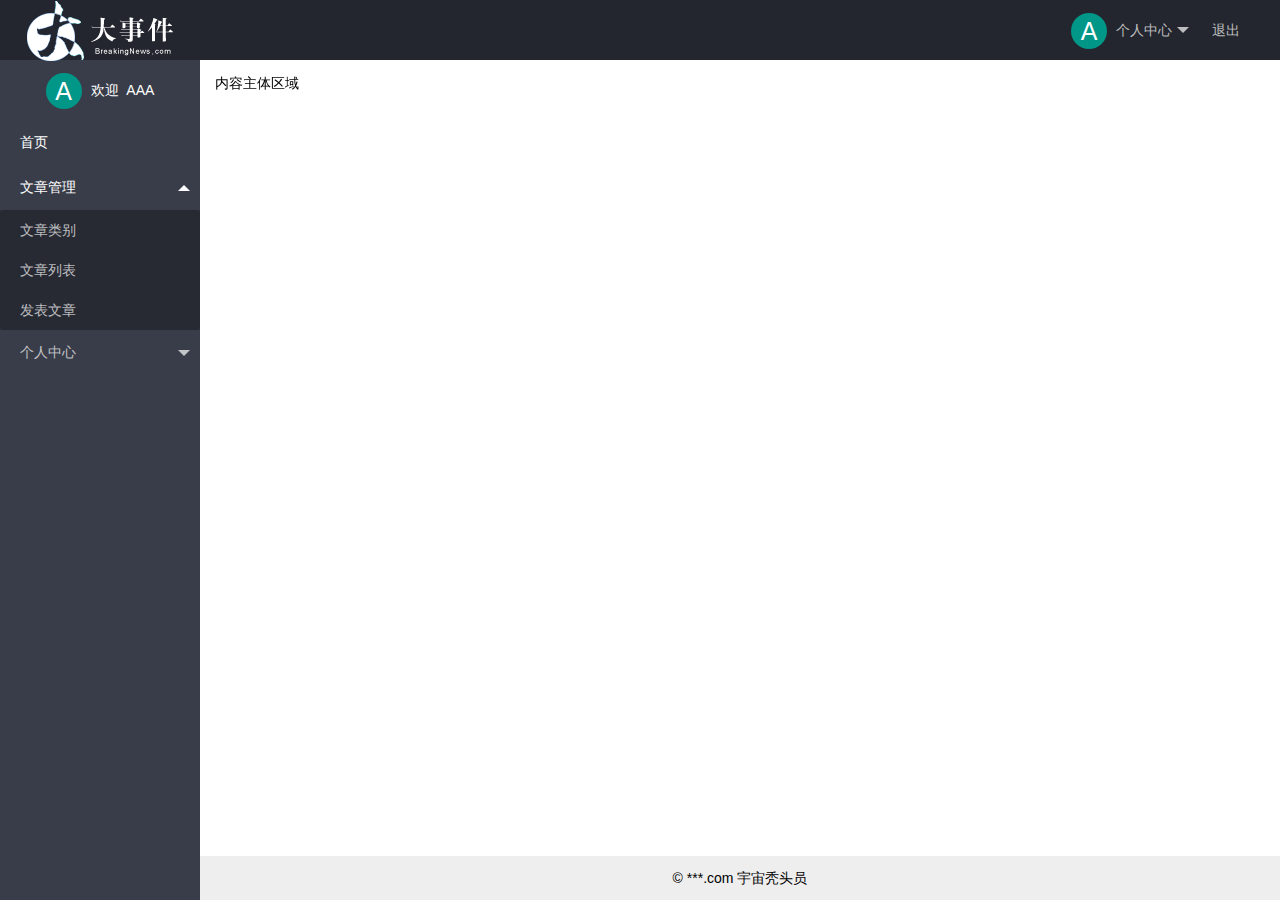
==== commit 728b56cd: "welcome part done" ====
--- a/index.html
+++ b/index.html
@@ -32,6 +32,13 @@
   </div>
   
   <div class="layui-side layui-bg-black">
+    <div class="userInfo">
+        <a href="javascript:;">
+            <span class="side-avatar">A</span>
+            <!-- <img src="http://t.cn/RCzsdCq" class="layui-nav-img"> -->
+            <span class="welcome">欢迎&nbsp;&nbsp;AAA</span>
+        </a>
+    </div>
     <div class="layui-side-scroll">
       <!-- 左侧导航区域（可配合layui已有的垂直导航） -->
       <ul class="layui-nav layui-nav-tree"  lay-filter="test">
--- a/assets/css/index.css
+++ b/assets/css/index.css
@@ -3,7 +3,8 @@
 }
 
 /* 设置nav中头像样式 */
-.layui-nav .nav-avatar {
+.layui-nav .nav-avatar,
+.layui-side .side-avatar {
     display: inline-block;
     width: 36px;
     height: 36px;
@@ -14,7 +15,19 @@
     font-size: 25px;
     color: #fff;
     vertical-align: middle;
+    margin-right: 5px;
 
+}
+
+/* 欢迎语 */
+.layui-side .userInfo {
+    height: 60px;
+    text-align: center;
+    line-height: 60px;
+}
+
+.layui-side .userInfo a {
+    color: #fff;
 }
 
 /* 隐藏类 */
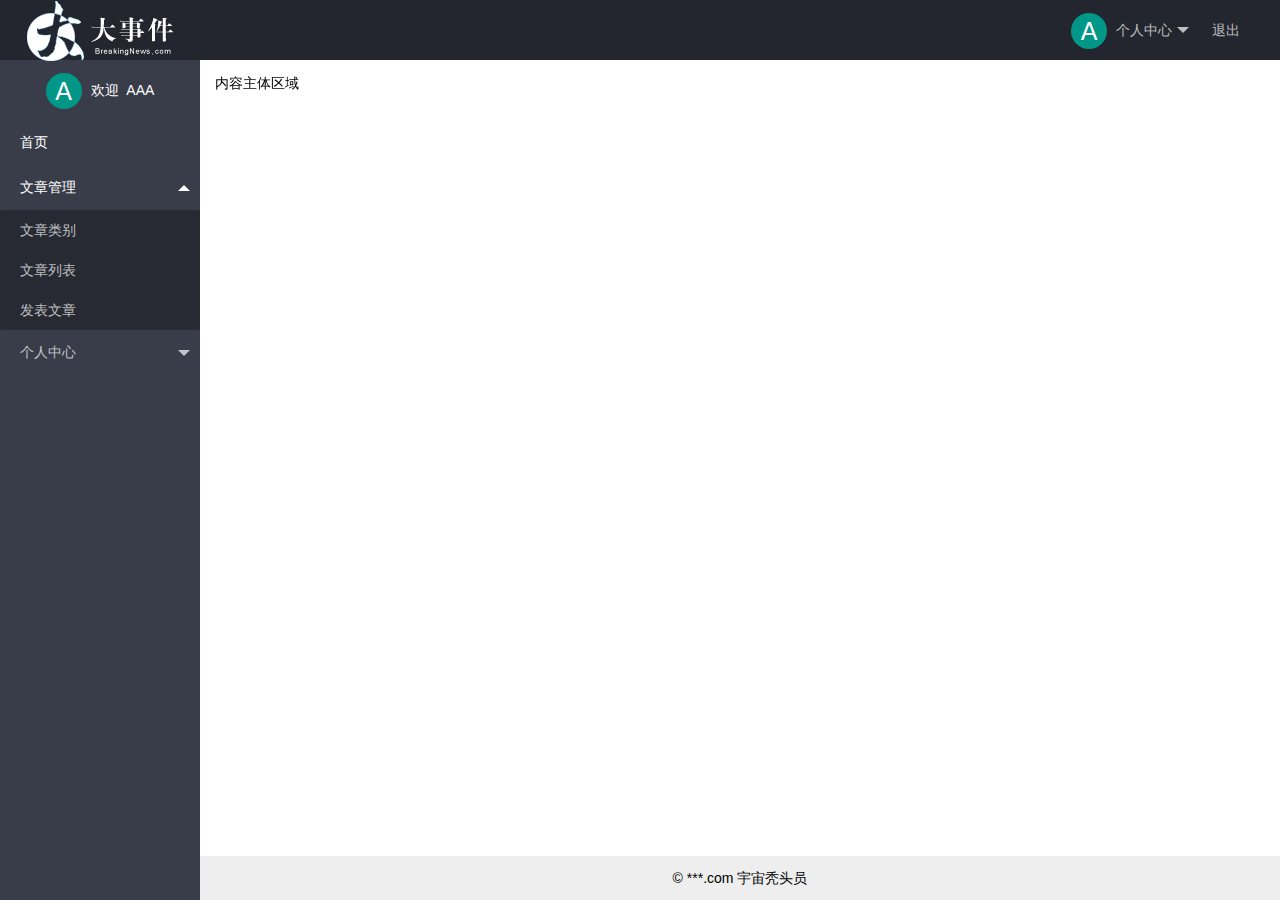
==== commit 3b2fce96: "”完成头像和用户名同步“" ====
--- a/index.html
+++ b/index.html
@@ -35,7 +35,7 @@
     <div class="userInfo">
         <a href="javascript:;">
             <span class="side-avatar">A</span>
-            <!-- <img src="http://t.cn/RCzsdCq" class="layui-nav-img"> -->
+            <img src="http://t.cn/RCzsdCq" class="layui-nav-img hidden">
             <span class="welcome">欢迎&nbsp;&nbsp;AAA</span>
         </a>
     </div>
@@ -75,7 +75,10 @@
     © ***.com 宇宙秃头员
   </div>
 </div>
-<script src="./assets/lib/layui/layui.js"></script>
+<script src="./assets/lib/layui/layui.all.js"></script>
+<script src="./assets/lib/jquery.js"></script>
+<script src="./assets/js/utils.js"></script>
+<script src="./assets/js/index.js"></script>
 <script>
 //JavaScript代码区域
 layui.use('element', function(){
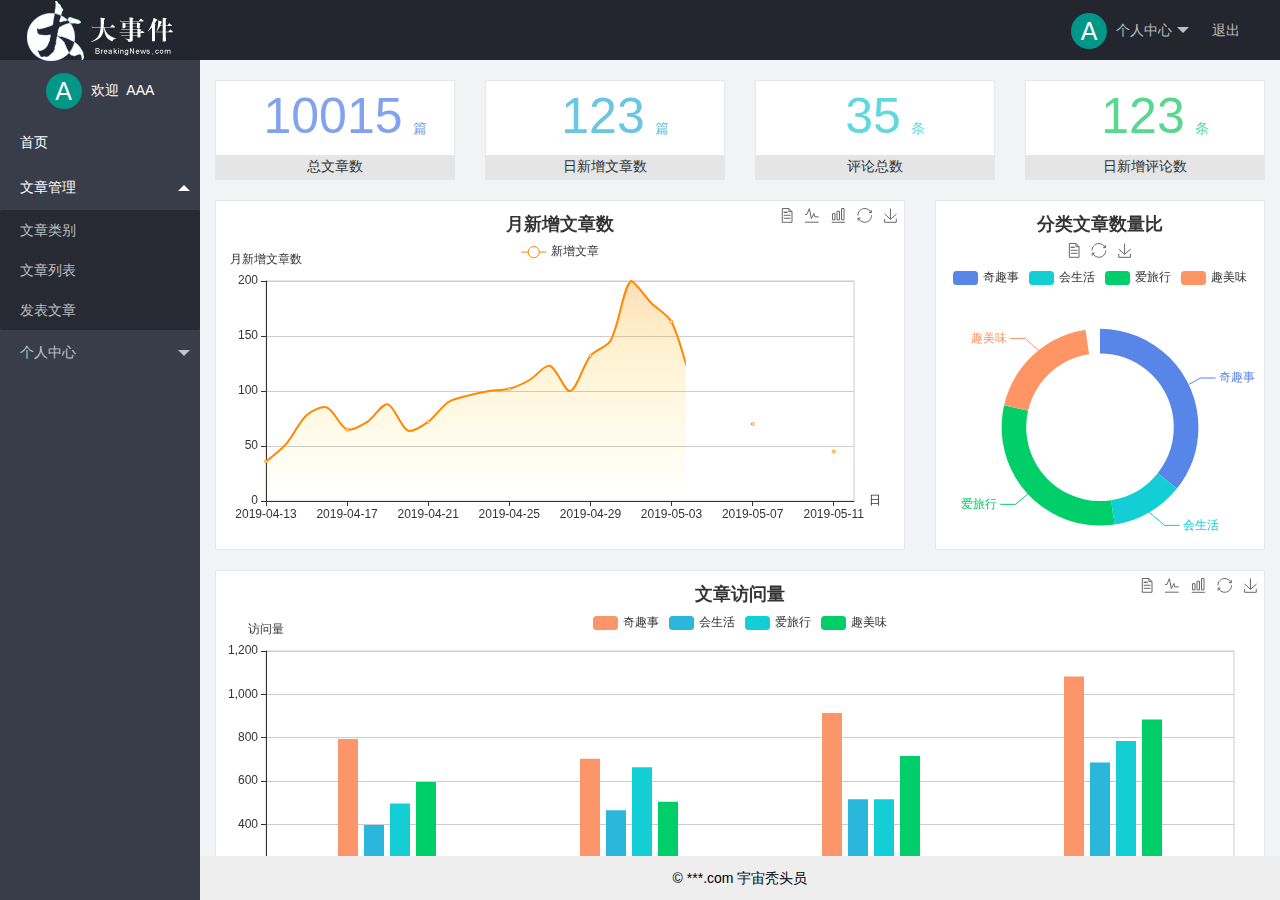
==== commit 85ffce41: "添加iframe" ====
--- a/index.html
+++ b/index.html
@@ -67,7 +67,7 @@
   
   <div class="layui-body">
     <!-- 内容主体区域 -->
-    <div style="padding: 15px;">内容主体区域</div>
+    <iframe src="./home/dashboard.html" name="main-iframe" width="100%" height="100%" frameborder="0"></iframe>
   </div>
   
   <div class="layui-footer">
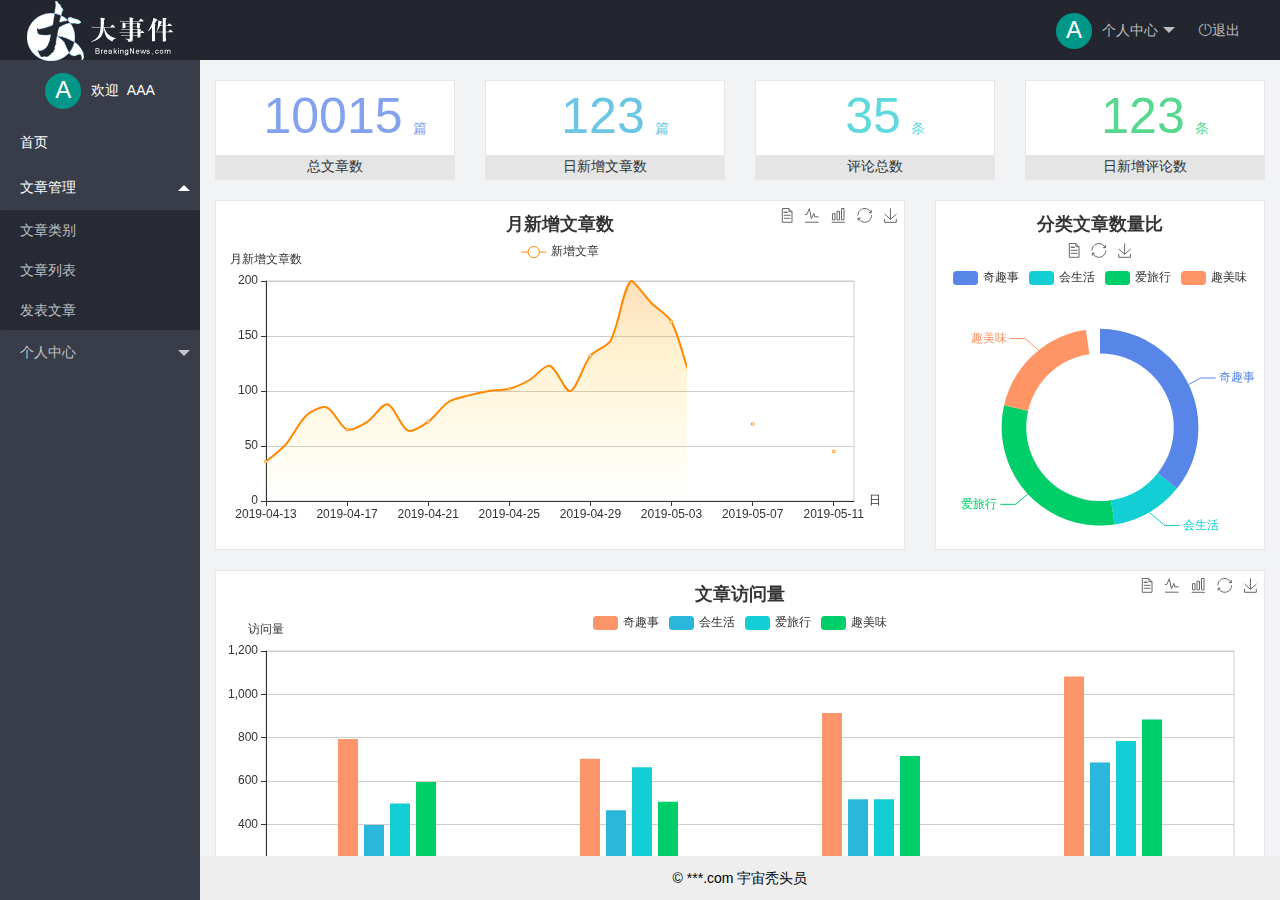
==== commit dbd95545: "个人中心的修改信息" ====
--- a/index.html
+++ b/index.html
@@ -17,8 +17,8 @@
     <ul class="layui-nav layui-layout-right">
       <li class="layui-nav-item">
         <a href="javascript:;">
-            <span class="nav-avatar">A</span>
-            <img src="http://t.cn/RCzsdCq" class="layui-nav-img hidden">
+            <span class="text-avatar">A</span>
+            <img src="http://t.cn/RCzsdCq" class="layui-nav-img">
             个人中心
         </a>
         <dl class="layui-nav-child">
@@ -27,15 +27,17 @@
           <dd><a href="">重置密码</a></dd>
         </dl>
       </li>
-      <li class="layui-nav-item"><a href="">退出</a></li>
+      <li class="layui-nav-item">
+        <a href="javascript:;" class="logout"><i class="layui-icon layui-icon-logout"></i>退出</a>
+      </li>
     </ul>
   </div>
   
   <div class="layui-side layui-bg-black">
     <div class="userInfo">
         <a href="javascript:;">
-            <span class="side-avatar">A</span>
-            <img src="http://t.cn/RCzsdCq" class="layui-nav-img hidden">
+            <span class="text-avatar">A</span>
+            <img src="http://t.cn/RCzsdCq" class="layui-nav-img">
             <span class="welcome">欢迎&nbsp;&nbsp;AAA</span>
         </a>
     </div>
@@ -56,9 +58,9 @@
         <li class="layui-nav-item">
           <a href="javascript:;">个人中心</a>
           <dl class="layui-nav-child">
-            <dd><a href="javascript:;">基本资料</a></dd>
-            <dd><a href="javascript:;">更换头像</a></dd>
-            <dd><a href="javascript:;">重置密码</a></dd>
+            <dd><a href="./user/user_info.html" target="main-iframe">基本资料</a></dd>
+            <dd><a href="./user/user_avatar.html" target="main-iframe">更换头像</a></dd>
+            <dd><a href="./user/user_pass.html" target="main-iframe">重置密码</a></dd>
           </dl>
         </li>
       </ul>
--- a/assets/css/index.css
+++ b/assets/css/index.css
@@ -3,20 +3,19 @@
 }
 
 /* 设置nav中头像样式 */
-.layui-nav .nav-avatar,
-.layui-side .side-avatar {
-    display: inline-block;
-    width: 36px;
-    height: 36px;
-    border-radius: 50%;
-    background-color: rgb(0, 150, 136);
-    text-align: center;
-    line-height: 36px;
-    font-size: 25px;
-    color: #fff;
-    vertical-align: middle;
-    margin-right: 5px;
-
+.layui-nav .text-avatar,
+.userInfo .text-avatar {
+  display: inline-block;
+  width: 36px;
+  height: 36px;
+  line-height: 34px;
+  text-align: center;
+  background-color: rgb(0, 150, 136);
+  font-size: 24px;
+  border-radius: 50%;
+  margin-right: 6px;
+  color: #fff;
+  vertical-align: middle;
 }
 
 /* 欢迎语 */
@@ -33,4 +32,16 @@
 /* 隐藏类 */
 .hidden {
     display: none;
-}+}
+
+.layui-nav-img {
+    display: none;
+  }
+
+/* .layui-body {
+    background-color: #eee;
+} */
+
+iframe {
+    background-color: #eee;
+}
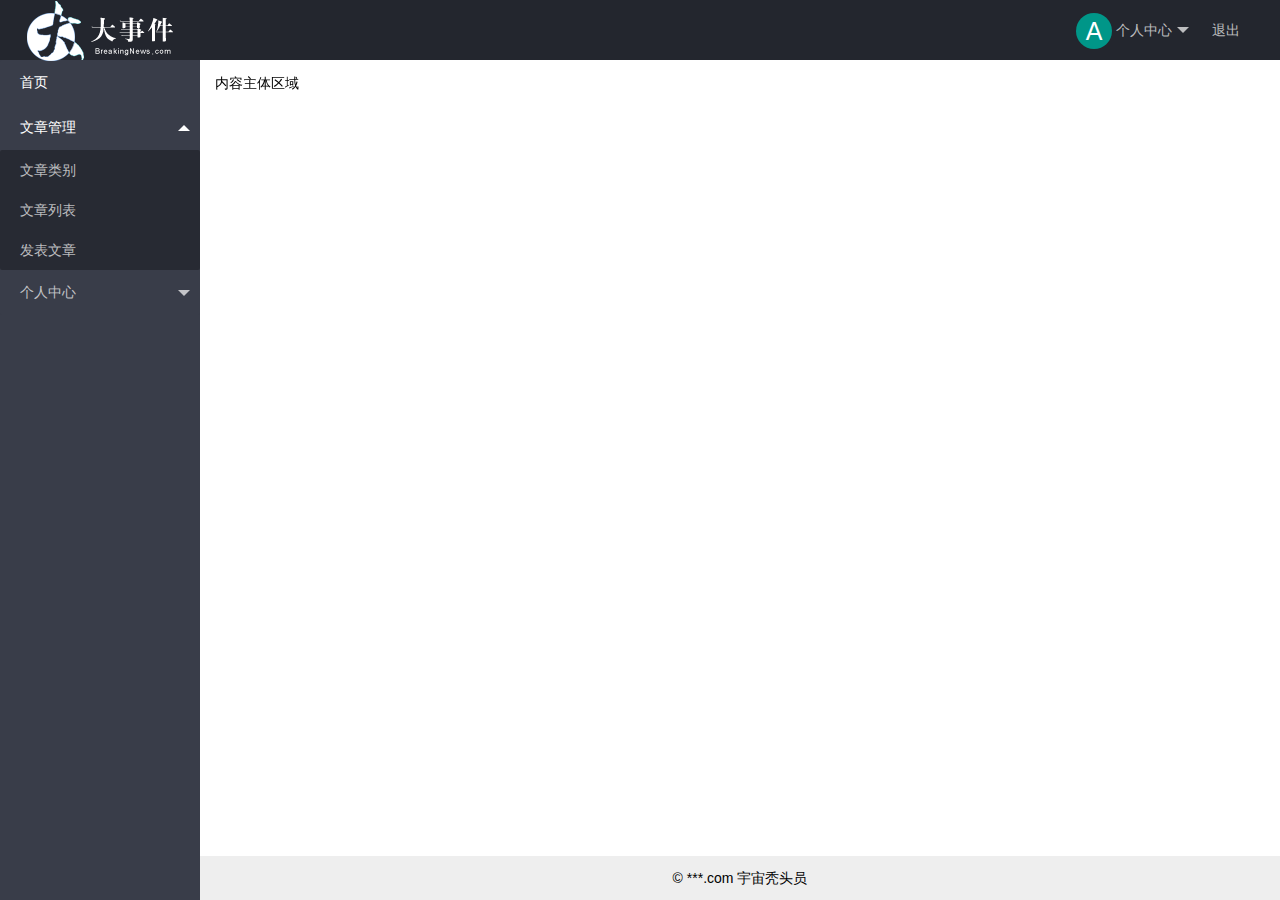
==== commit 72df7d35: "Merge pull request #4 from yuan882/login" ====
--- a/index.html
+++ b/index.html
@@ -17,8 +17,8 @@
     <ul class="layui-nav layui-layout-right">
       <li class="layui-nav-item">
         <a href="javascript:;">
-            <span class="text-avatar">A</span>
-            <img src="http://t.cn/RCzsdCq" class="layui-nav-img">
+            <span class="nav-avatar">A</span>
+            <img src="http://t.cn/RCzsdCq" class="layui-nav-img hidden">
             个人中心
         </a>
         <dl class="layui-nav-child">
@@ -27,20 +27,11 @@
           <dd><a href="">重置密码</a></dd>
         </dl>
       </li>
-      <li class="layui-nav-item">
-        <a href="javascript:;" class="logout"><i class="layui-icon layui-icon-logout"></i>退出</a>
-      </li>
+      <li class="layui-nav-item"><a href="">退出</a></li>
     </ul>
   </div>
   
   <div class="layui-side layui-bg-black">
-    <div class="userInfo">
-        <a href="javascript:;">
-            <span class="text-avatar">A</span>
-            <img src="http://t.cn/RCzsdCq" class="layui-nav-img">
-            <span class="welcome">欢迎&nbsp;&nbsp;AAA</span>
-        </a>
-    </div>
     <div class="layui-side-scroll">
       <!-- 左侧导航区域（可配合layui已有的垂直导航） -->
       <ul class="layui-nav layui-nav-tree"  lay-filter="test">
@@ -58,9 +49,9 @@
         <li class="layui-nav-item">
           <a href="javascript:;">个人中心</a>
           <dl class="layui-nav-child">
-            <dd><a href="./user/user_info.html" target="main-iframe">基本资料</a></dd>
-            <dd><a href="./user/user_avatar.html" target="main-iframe">更换头像</a></dd>
-            <dd><a href="./user/user_pass.html" target="main-iframe">重置密码</a></dd>
+            <dd><a href="javascript:;">基本资料</a></dd>
+            <dd><a href="javascript:;">更换头像</a></dd>
+            <dd><a href="javascript:;">重置密码</a></dd>
           </dl>
         </li>
       </ul>
@@ -69,7 +60,7 @@
   
   <div class="layui-body">
     <!-- 内容主体区域 -->
-    <iframe src="./home/dashboard.html" name="main-iframe" width="100%" height="100%" frameborder="0"></iframe>
+    <div style="padding: 15px;">内容主体区域</div>
   </div>
   
   <div class="layui-footer">
@@ -77,10 +68,7 @@
     © ***.com 宇宙秃头员
   </div>
 </div>
-<script src="./assets/lib/layui/layui.all.js"></script>
-<script src="./assets/lib/jquery.js"></script>
-<script src="./assets/js/utils.js"></script>
-<script src="./assets/js/index.js"></script>
+<script src="./assets/lib/layui/layui.js"></script>
 <script>
 //JavaScript代码区域
 layui.use('element', function(){
--- a/assets/css/index.css
+++ b/assets/css/index.css
@@ -3,45 +3,21 @@
 }
 
 /* 设置nav中头像样式 */
-.layui-nav .text-avatar,
-.userInfo .text-avatar {
-  display: inline-block;
-  width: 36px;
-  height: 36px;
-  line-height: 34px;
-  text-align: center;
-  background-color: rgb(0, 150, 136);
-  font-size: 24px;
-  border-radius: 50%;
-  margin-right: 6px;
-  color: #fff;
-  vertical-align: middle;
-}
+.layui-nav .nav-avatar {
+    display: inline-block;
+    width: 36px;
+    height: 36px;
+    border-radius: 50%;
+    background-color: rgb(0, 150, 136);
+    text-align: center;
+    line-height: 36px;
+    font-size: 25px;
+    color: #fff;
+    vertical-align: middle;
 
-/* 欢迎语 */
-.layui-side .userInfo {
-    height: 60px;
-    text-align: center;
-    line-height: 60px;
-}
-
-.layui-side .userInfo a {
-    color: #fff;
 }
 
 /* 隐藏类 */
 .hidden {
     display: none;
-}
-
-.layui-nav-img {
-    display: none;
-  }
-
-/* .layui-body {
-    background-color: #eee;
-} */
-
-iframe {
-    background-color: #eee;
-}
+}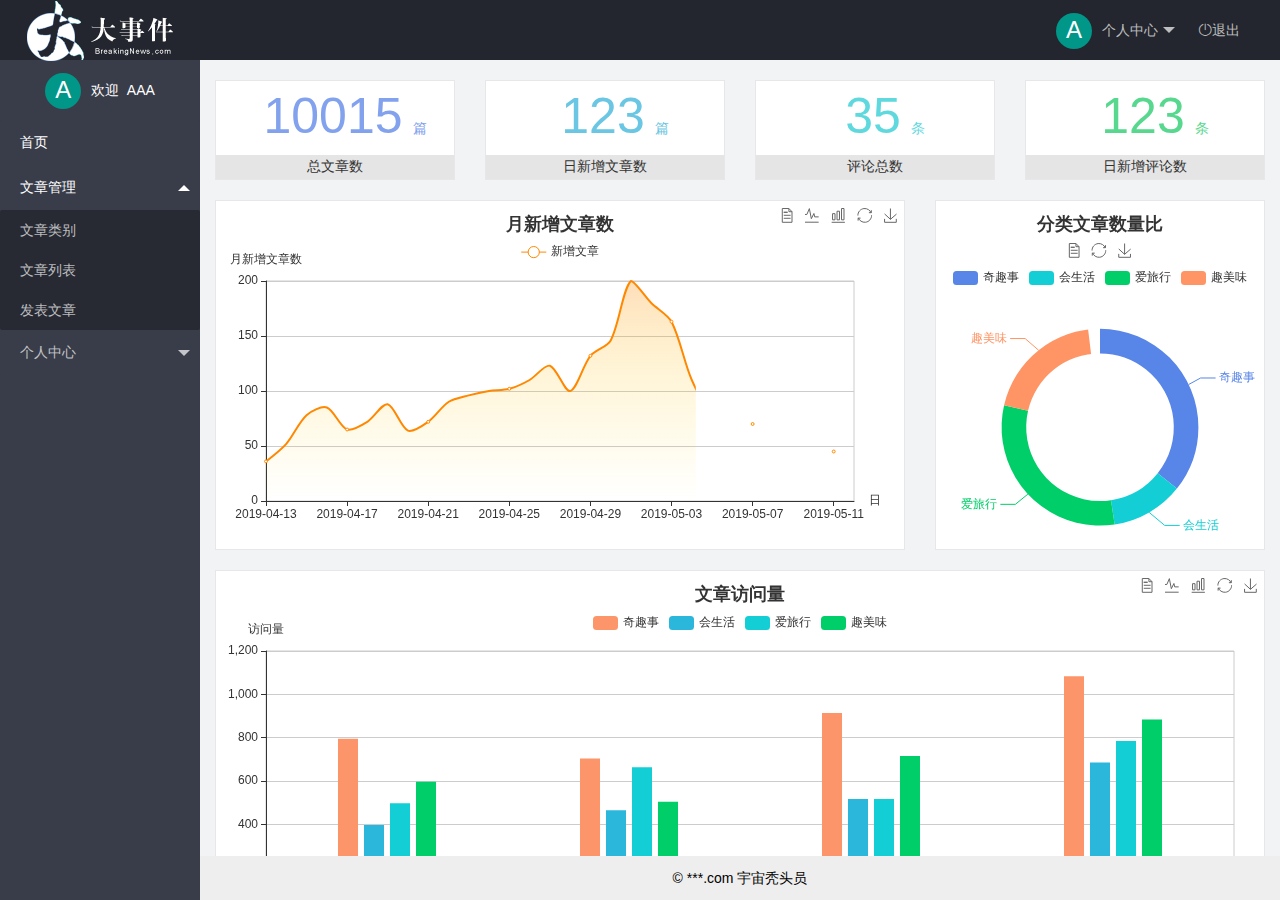
==== commit 546910bc: "Merge pull request #5 from yuan882/homepage" ====
--- a/index.html
+++ b/index.html
@@ -17,8 +17,8 @@
     <ul class="layui-nav layui-layout-right">
       <li class="layui-nav-item">
         <a href="javascript:;">
-            <span class="nav-avatar">A</span>
-            <img src="http://t.cn/RCzsdCq" class="layui-nav-img hidden">
+            <span class="text-avatar">A</span>
+            <img src="http://t.cn/RCzsdCq" class="layui-nav-img">
             个人中心
         </a>
         <dl class="layui-nav-child">
@@ -27,11 +27,20 @@
           <dd><a href="">重置密码</a></dd>
         </dl>
       </li>
-      <li class="layui-nav-item"><a href="">退出</a></li>
+      <li class="layui-nav-item">
+        <a href="javascript:;" class="logout"><i class="layui-icon layui-icon-logout"></i>退出</a>
+      </li>
     </ul>
   </div>
   
   <div class="layui-side layui-bg-black">
+    <div class="userInfo">
+        <a href="javascript:;">
+            <span class="text-avatar">A</span>
+            <img src="http://t.cn/RCzsdCq" class="layui-nav-img">
+            <span class="welcome">欢迎&nbsp;&nbsp;AAA</span>
+        </a>
+    </div>
     <div class="layui-side-scroll">
       <!-- 左侧导航区域（可配合layui已有的垂直导航） -->
       <ul class="layui-nav layui-nav-tree"  lay-filter="test">
@@ -49,9 +58,9 @@
         <li class="layui-nav-item">
           <a href="javascript:;">个人中心</a>
           <dl class="layui-nav-child">
-            <dd><a href="javascript:;">基本资料</a></dd>
-            <dd><a href="javascript:;">更换头像</a></dd>
-            <dd><a href="javascript:;">重置密码</a></dd>
+            <dd><a href="./user/user_info.html" target="main-iframe">基本资料</a></dd>
+            <dd><a href="./user/user_avatar.html" target="main-iframe">更换头像</a></dd>
+            <dd><a href="./user/user_pass.html" target="main-iframe">重置密码</a></dd>
           </dl>
         </li>
       </ul>
@@ -60,7 +69,7 @@
   
   <div class="layui-body">
     <!-- 内容主体区域 -->
-    <div style="padding: 15px;">内容主体区域</div>
+    <iframe src="./home/dashboard.html" name="main-iframe" width="100%" height="100%" frameborder="0"></iframe>
   </div>
   
   <div class="layui-footer">
@@ -68,7 +77,10 @@
     © ***.com 宇宙秃头员
   </div>
 </div>
-<script src="./assets/lib/layui/layui.js"></script>
+<script src="./assets/lib/layui/layui.all.js"></script>
+<script src="./assets/lib/jquery.js"></script>
+<script src="./assets/js/utils.js"></script>
+<script src="./assets/js/index.js"></script>
 <script>
 //JavaScript代码区域
 layui.use('element', function(){
--- a/assets/css/index.css
+++ b/assets/css/index.css
@@ -3,21 +3,45 @@
 }
 
 /* 设置nav中头像样式 */
-.layui-nav .nav-avatar {
-    display: inline-block;
-    width: 36px;
-    height: 36px;
-    border-radius: 50%;
-    background-color: rgb(0, 150, 136);
+.layui-nav .text-avatar,
+.userInfo .text-avatar {
+  display: inline-block;
+  width: 36px;
+  height: 36px;
+  line-height: 34px;
+  text-align: center;
+  background-color: rgb(0, 150, 136);
+  font-size: 24px;
+  border-radius: 50%;
+  margin-right: 6px;
+  color: #fff;
+  vertical-align: middle;
+}
+
+/* 欢迎语 */
+.layui-side .userInfo {
+    height: 60px;
     text-align: center;
-    line-height: 36px;
-    font-size: 25px;
+    line-height: 60px;
+}
+
+.layui-side .userInfo a {
     color: #fff;
-    vertical-align: middle;
-
 }
 
 /* 隐藏类 */
 .hidden {
     display: none;
-}+}
+
+.layui-nav-img {
+    display: none;
+  }
+
+/* .layui-body {
+    background-color: #eee;
+} */
+
+iframe {
+    background-color: #eee;
+}
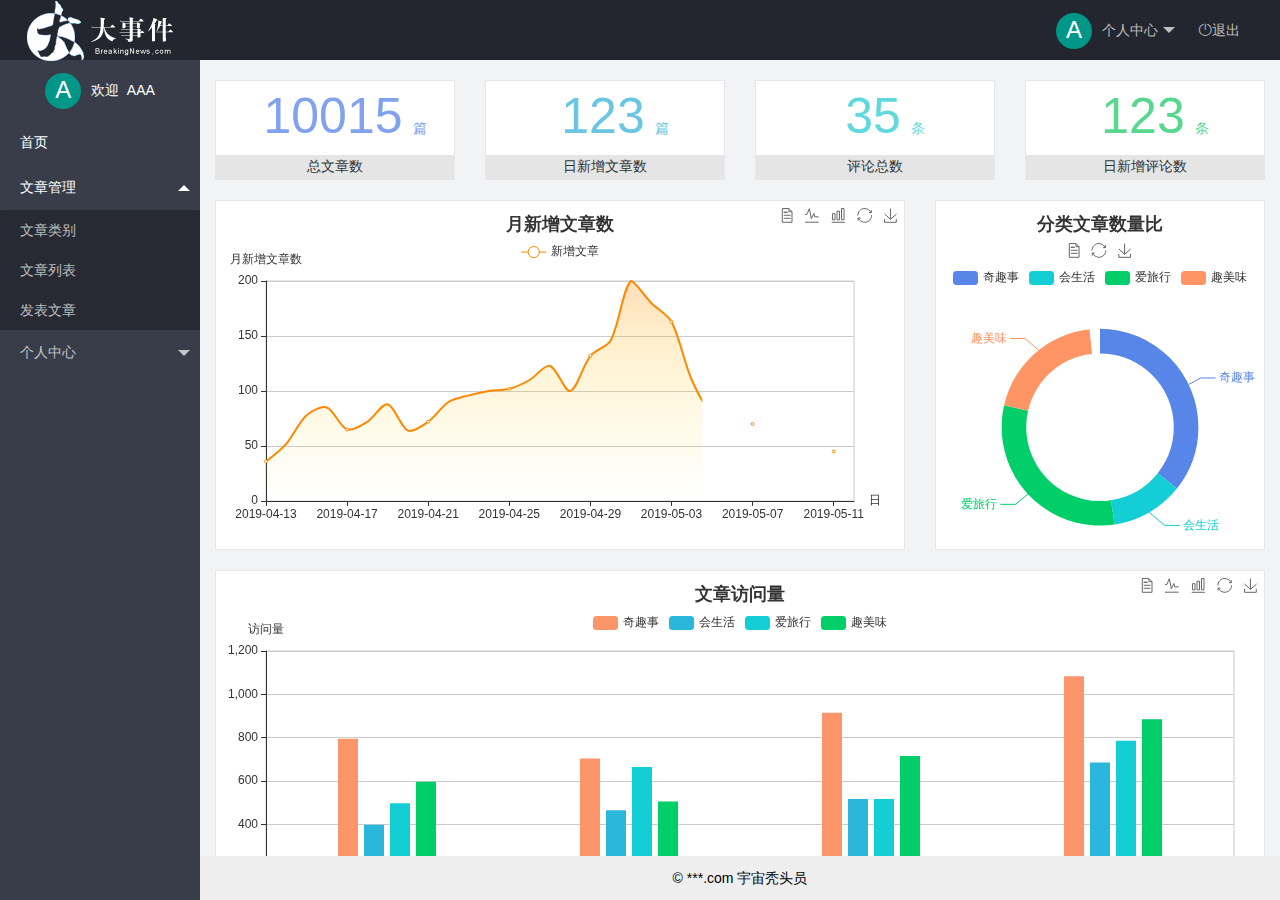
==== commit 1ef49262: "文章分类数据渲染完成" ====
--- a/index.html
+++ b/index.html
@@ -50,9 +50,9 @@
         <li class="layui-nav-item layui-nav-itemed">
           <a class="" href="javascript:;">文章管理</a>
           <dl class="layui-nav-child">
-            <dd><a href="javascript:;">文章类别</a></dd>
-            <dd><a href="javascript:;">文章列表</a></dd>
-            <dd><a href="javascript:;">发表文章</a></dd>
+            <dd><a href="./article/article-category.html" target="main-iframe">文章类别</a></dd>
+            <dd><a href="./article/article-list.html" target="main-iframe">文章列表</a></dd>
+            <dd><a href="./article/article-release.html" target="main-iframe">发表文章</a></dd>
           </dl>
         </li>
         <li class="layui-nav-item">
